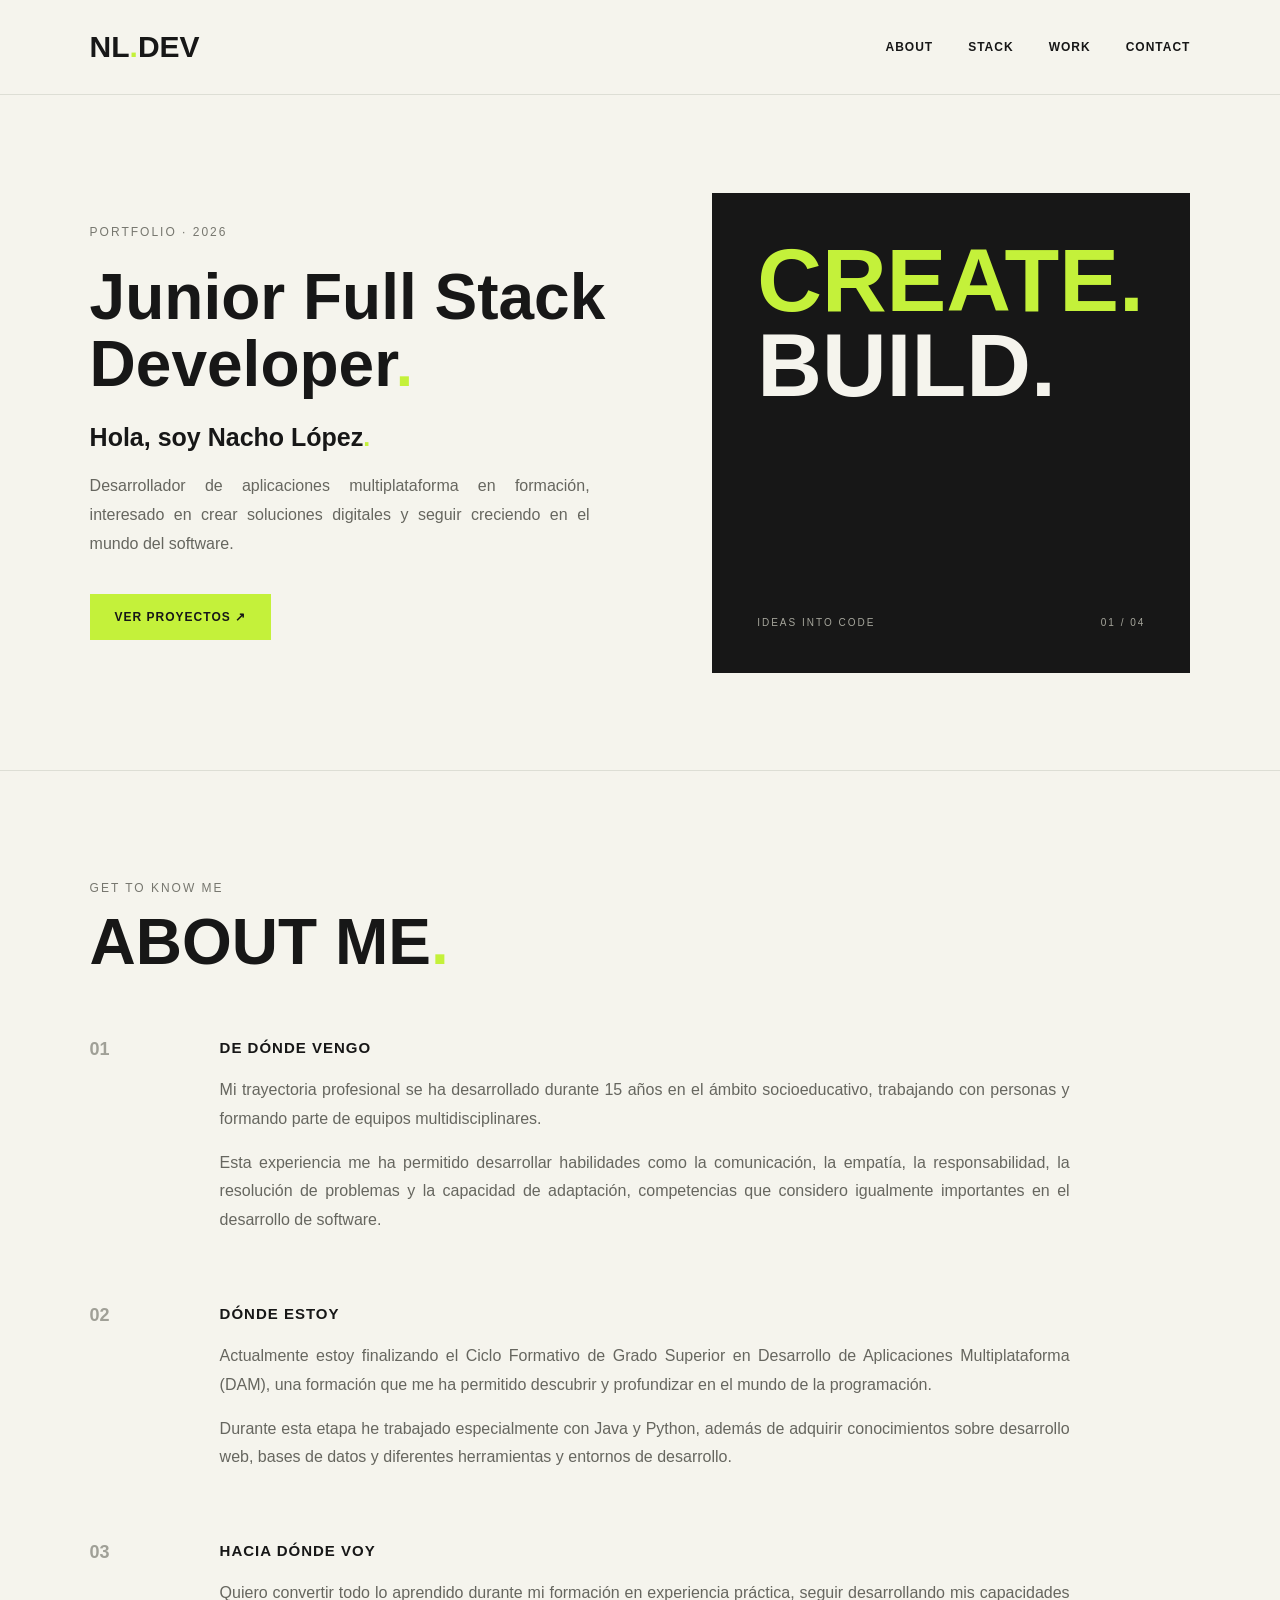
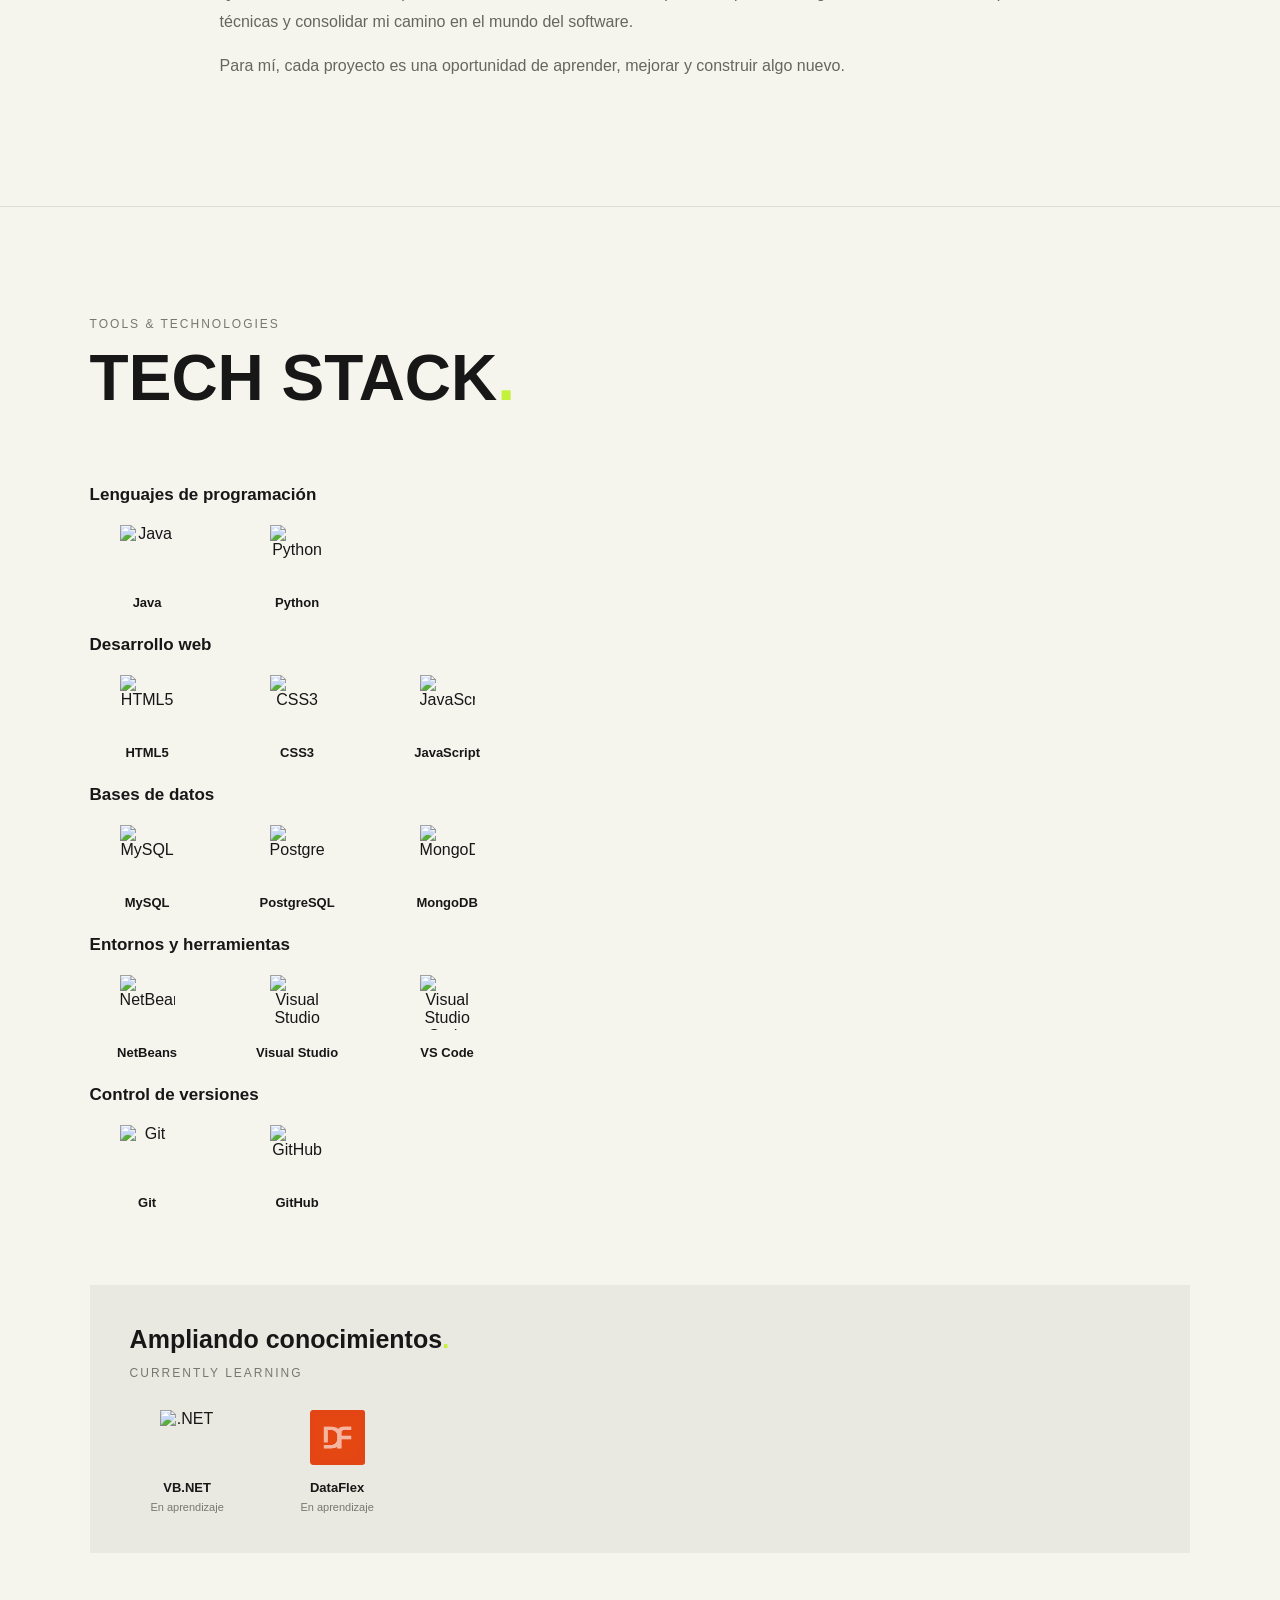
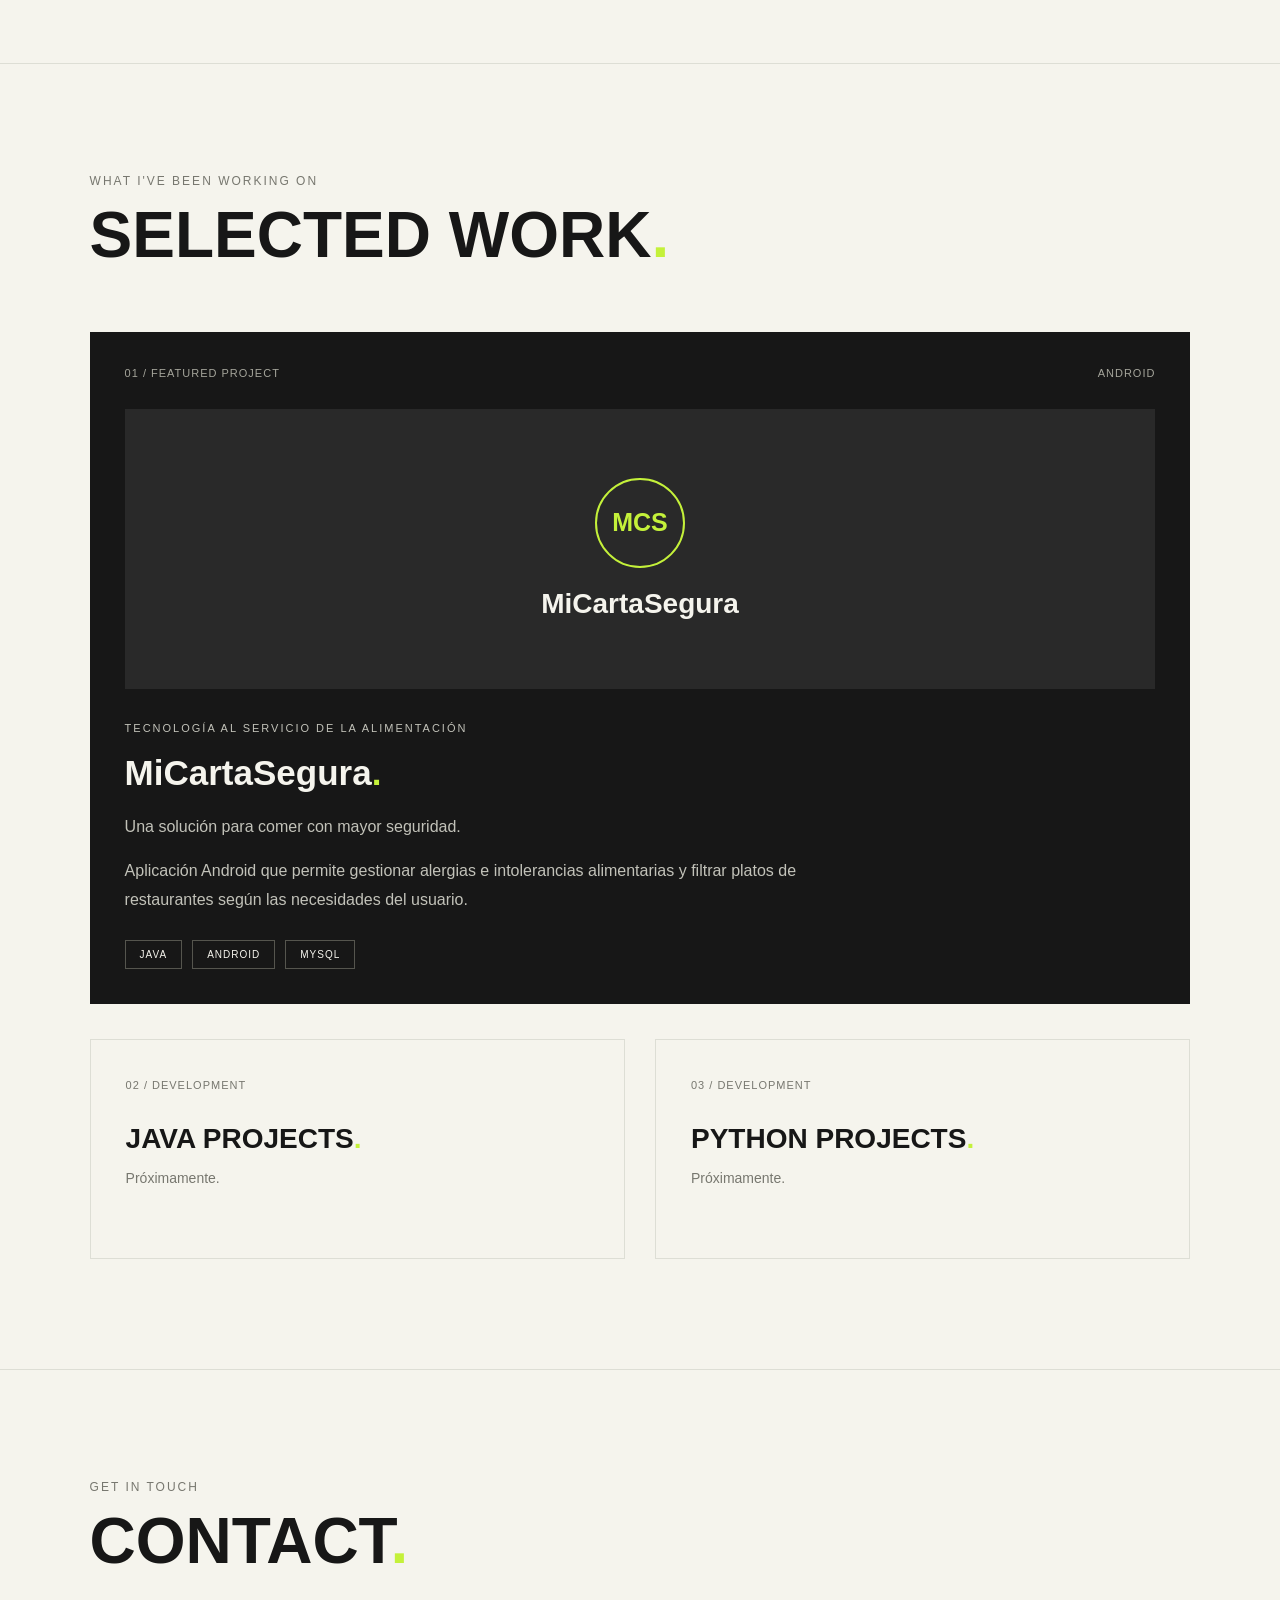
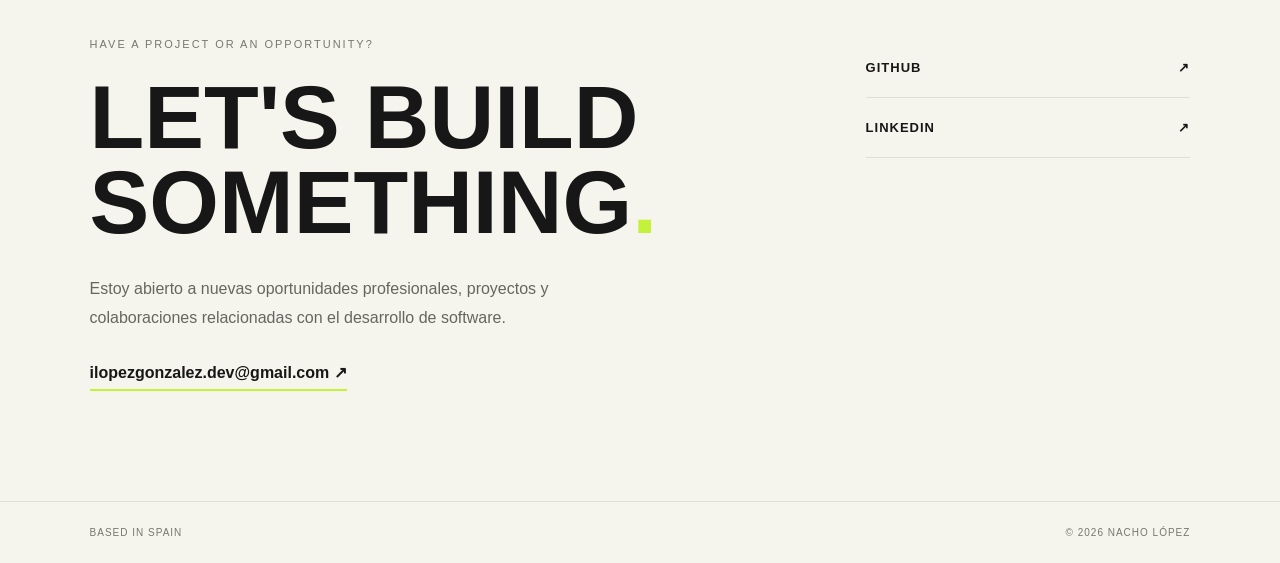
==== index.html @ eb169529 "Upload inicial portfolio" ====
<!DOCTYPE html>
<html lang="es">

<head>
    <meta charset="UTF-8">
    <meta name="viewport" content="width=device-width, initial-scale=1.0">

    <meta name="description"
        content="Portfolio profesional de Nacho López, desarrollador de software en formación con orientación Full Stack.">

    <meta name="author" content="Nacho López">

    <title>Nacho López | Junior Developer</title>

    <link rel="stylesheet" href="css/styles.css">
</head>

<body>

    <!-- HEADER -->
    <header class="header">

        <a href="#" class="logo">NL<span>.</span>DEV</a>

        <nav class="navigation">
            <a href="#about">ABOUT</a>
            <a href="#stack">STACK</a>
            <a href="#work">WORK</a>
            <a href="#contact">CONTACT</a>
        </nav>

    </header>


    <!-- HERO -->
    <main>

        <section class="hero">

            <div class="hero-content">

                <p class="hero-eyebrow">PORTFOLIO · 2026</p>

                <h1>
                    Junior Full Stack Developer<span>.</span>
                </h1>

                <h2>
                    Hola, soy Nacho López<span>.</span>
                </h2>

                <p class="hero-description" style="text-align: justify">
                    Desarrollador de aplicaciones multiplataforma en formación,
                    interesado en crear soluciones digitales y seguir creciendo
                    en el mundo del software.
                </p>

                <a href="#work" class="hero-button">
                    VER PROYECTOS ↗
                </a>

            </div>

            <div class="hero-visual">

                <div class="visual-content">
                    <p>CREATE<span>.</span></p>
                    <p>BUILD<span>.</span></p>
                </div>

                <div class="visual-footer">
                    <span>IDEAS INTO CODE</span>
                    <span>01 / 04</span>
                </div>

            </div>

        </section>


        <!-- ABOUT ME -->
        <section class="about" id="about">

            <div class="section-heading">
                <p>GET TO KNOW ME</p>
                <h2>ABOUT ME<span>.</span></h2>
            </div>

            <div class="about-content">

                <article class="about-item">

                    <h3>01</h3>

                    <div>
                        <h4>DE DÓNDE VENGO</h4>

                        <p style="text-align: justify;">
                            Mi trayectoria profesional se ha desarrollado
                            durante 15 años en el ámbito socioeducativo,
                            trabajando con personas y formando parte de
                            equipos multidisciplinares.
                        </p>

                        <p style="text-align: justify;">
                            Esta experiencia me ha permitido desarrollar
                            habilidades como la comunicación, la empatía,
                            la responsabilidad, la resolución de problemas
                            y la capacidad de adaptación, competencias que
                            considero igualmente importantes en el desarrollo
                            de software.
                        </p>
                    </div>

                </article>


                <article class="about-item">

                    <h3>02</h3>

                    <div>
                        <h4>DÓNDE ESTOY</h4>

                        <p style="text-align: justify;">
                            Actualmente estoy finalizando el Ciclo Formativo
                            de Grado Superior en Desarrollo de Aplicaciones
                            Multiplataforma (DAM), una formación que me ha
                            permitido descubrir y profundizar en el mundo
                            de la programación.
                        </p>

                        <p style="text-align: justify;">
                            Durante esta etapa he trabajado especialmente
                            con Java y Python, además de adquirir conocimientos
                            sobre desarrollo web, bases de datos y diferentes
                            herramientas y entornos de desarrollo.
                        </p>
                    </div>

                </article>


                <article class="about-item">

                    <h3>03</h3>

                    <div>
                        <h4>HACIA DÓNDE VOY</h4>

                        <p style="text-align: justify;">
                            Quiero convertir todo lo aprendido durante mi
                            formación en experiencia práctica, seguir
                            desarrollando mis capacidades técnicas y
                            consolidar mi camino en el mundo del software.
                        </p>

                        <p style="text-align: justify;">
                            Para mí, cada proyecto es una oportunidad de
                            aprender, mejorar y construir algo nuevo.
                        </p>
                    </div>

                </article>

            </div>

        </section>


        <!-- TECH STACK -->
        <section class="stack" id="stack">

            <div class="section-heading">
                <p>TOOLS & TECHNOLOGIES</p>
                <h2>TECH STACK<span>.</span></h2>
            </div>


            <!-- PROGRAMMING LANGUAGES -->
            <div class="tech-category">

                <h3>Lenguajes de programación</h3>

                <div class="tech-grid">

                    <div class="tech-item">
                        <img src="https://cdn.jsdelivr.net/gh/devicons/devicon@latest/icons/java/java-original.svg"
                            alt="Java">
                        <p>Java</p>
                    </div>

                    <div class="tech-item">
                        <img src="https://cdn.jsdelivr.net/gh/devicons/devicon@latest/icons/python/python-original.svg"
                            alt="Python">
                        <p>Python</p>
                    </div>

                </div>

            </div>


            <!-- WEB DEVELOPMENT -->
            <div class="tech-category">

                <h3>Desarrollo web</h3>

                <div class="tech-grid">

                    <div class="tech-item">
                        <img src="https://cdn.jsdelivr.net/gh/devicons/devicon@latest/icons/html5/html5-original.svg"
                            alt="HTML5">
                        <p>HTML5</p>
                    </div>

                    <div class="tech-item">
                        <img src="https://cdn.jsdelivr.net/gh/devicons/devicon@latest/icons/css3/css3-original.svg"
                            alt="CSS3">
                        <p>CSS3</p>
                    </div>

                    <div class="tech-item">
                        <img src="https://cdn.jsdelivr.net/gh/devicons/devicon@latest/icons/javascript/javascript-original.svg"
                            alt="JavaScript">
                        <p>JavaScript</p>
                    </div>

                </div>

            </div>


            <!-- DATABASES -->
            <div class="tech-category">

                <h3>Bases de datos</h3>

                <div class="tech-grid">

                    <div class="tech-item">
                        <img src="https://cdn.jsdelivr.net/gh/devicons/devicon@latest/icons/mysql/mysql-original.svg"
                            alt="MySQL">
                        <p>MySQL</p>
                    </div>

                    <div class="tech-item">
                        <img src="https://cdn.jsdelivr.net/gh/devicons/devicon@latest/icons/postgresql/postgresql-original.svg"
                            alt="PostgreSQL">
                        <p>PostgreSQL</p>
                    </div>

                    <div class="tech-item">
                        <img src="https://cdn.jsdelivr.net/gh/devicons/devicon@latest/icons/mongodb/mongodb-original.svg"
                            alt="MongoDB">
                        <p>MongoDB</p>
                    </div>

                </div>

            </div>


            <!-- DEVELOPMENT TOOLS -->
            <div class="tech-category">

                <h3>Entornos y herramientas</h3>

                <div class="tech-grid">

                    <div class="tech-item">
                        <img src="https://cdn.jsdelivr.net/gh/devicons/devicon@latest/icons/netbeans/netbeans-original.svg"
                            alt="NetBeans">
                        <p>NetBeans</p>
                    </div>

                    <div class="tech-item">
                        <img src="https://cdn.jsdelivr.net/gh/devicons/devicon@latest/icons/visualstudio/visualstudio-original.svg"
                            alt="Visual Studio">
                        <p>Visual Studio</p>
                    </div>

                    <div class="tech-item">
                        <img src="https://cdn.jsdelivr.net/gh/devicons/devicon@latest/icons/vscode/vscode-original.svg"
                            alt="Visual Studio Code">
                        <p>VS Code</p>
                    </div>

                </div>

            </div>


            <!-- VERSION CONTROL -->
            <div class="tech-category">

                <h3>Control de versiones</h3>

                <div class="tech-grid">

                    <div class="tech-item">
                        <img src="https://cdn.jsdelivr.net/gh/devicons/devicon@latest/icons/git/git-original.svg"
                            alt="Git">
                        <p>Git</p>
                    </div>

                    <div class="tech-item">
                        <img src="https://cdn.jsdelivr.net/gh/devicons/devicon@latest/icons/github/github-original.svg"
                            alt="GitHub">
                        <p>GitHub</p>
                    </div>

                </div>

            </div>


            <!-- CURRENTLY LEARNING -->
            <div class="learning-section">

                <div class="learning-heading">

                    <h3>Ampliando conocimientos<span>.</span></h3>

                    <p>CURRENTLY LEARNING</p>

                </div>

                <div class="tech-grid">

                    <div class="tech-item">

                        <img src="https://cdn.jsdelivr.net/gh/devicons/devicon@latest/icons/dotnetcore/dotnetcore-original.svg"
                            alt=".NET">

                        <p>VB.NET</p>
                        <span>En aprendizaje</span>

                    </div>

                    <div class="tech-item">

                        <img src="img/dataflex.png"
                            alt="DataFlex"
                            class="dataflex-icon">

                        <p>DataFlex</p>
                        <span>En aprendizaje</span>

                    </div>

                </div>

            </div>

        </section>


        <!-- SELECTED WORK -->
        <section class="work" id="work">

            <div class="section-heading">
                <p>WHAT I'VE BEEN WORKING ON</p>
                <h2>SELECTED WORK<span>.</span></h2>
            </div>


            <!-- FEATURED PROJECT -->
            <article class="featured-project">

                <div class="project-header">
                    <span>01 / FEATURED PROJECT</span>
                    <span>ANDROID</span>
                </div>

                <div class="project-visual">

                    <div class="project-logo">
                        <span>MCS</span>
                    </div>

                    <h3>MiCartaSegura</h3>

                </div>

                <div class="project-info">

                    <p class="project-tagline">
                        TECNOLOGÍA AL SERVICIO DE LA ALIMENTACIÓN
                    </p>

                    <h3>MiCartaSegura<span>.</span></h3>

                    <p>
                        Una solución para comer con mayor seguridad.
                    </p>

                    <p>
                        Aplicación Android que permite gestionar alergias
                        e intolerancias alimentarias y filtrar platos de
                        restaurantes según las necesidades del usuario.
                    </p>

                    <div class="project-technologies">
                        <span>JAVA</span>
                        <span>ANDROID</span>
                        <span>MYSQL</span>
                    </div>

                </div>

            </article>


            <!-- OTHER PROJECTS -->
            <div class="other-projects">

                <article class="project-card">

                    <span>02 / DEVELOPMENT</span>

                    <h3>JAVA PROJECTS<span>.</span></h3>

                    <p>Próximamente.</p>

                </article>


                <article class="project-card">

                    <span>03 / DEVELOPMENT</span>

                    <h3>PYTHON PROJECTS<span>.</span></h3>

                    <p>Próximamente.</p>

                </article>

            </div>

        </section>


        <!-- CONTACT -->
        <section class="contact" id="contact">

            <div class="section-heading">
                <p>GET IN TOUCH</p>
                <h2>CONTACT<span>.</span></h2>
            </div>

            <div class="contact-content">

                <div class="contact-message">

                    <p class="contact-eyebrow">
                        HAVE A PROJECT OR AN OPPORTUNITY?
                    </p>

                    <h3>
                        LET'S BUILD<br>
                        SOMETHING<span>.</span>
                    </h3>

                    <p>
                        Estoy abierto a nuevas oportunidades profesionales,
                        proyectos y colaboraciones relacionadas con el
                        desarrollo de software.
                    </p>

                    <a href="mailto:ilopezgonzalez.dev@gmail.com"
                        class="contact-email">
                        ilopezgonzalez.dev@gmail.com ↗
                    </a>

                </div>


                <div class="contact-links">

                    <a href="https://github.com/ilopezgonzalez"
                        target="_blank"
                        rel="noopener noreferrer"
                        class="contact-link">

                        <span>GITHUB</span>
                        <span>↗</span>

                    </a>


                    <a href="https://www.linkedin.com/in/ilopezgonzalezdev"
                        target="_blank"
                        rel="noopener noreferrer"
                        class="contact-link">

                        <span>LINKEDIN</span>
                        <span>↗</span>

                    </a>

                </div>

            </div>

        </section>

    </main>


    <!-- FOOTER -->
    <footer class="footer">

        <p>BASED IN SPAIN</p>

        <p>© 2026 NACHO LÓPEZ</p>

    </footer>


    <script src="js/script.js"></script>

</body>

</html>
---- css/styles.css ----
/* ==============================
   GENERAL
============================== */

* {
    margin: 0;
    padding: 0;
    box-sizing: border-box;
}

html {
    scroll-behavior: smooth;
}

body {
    background-color: #F5F4ED;
    color: #171717;
    font-family: Arial, sans-serif;
}


/* ==============================
   HEADER
============================== */

.header {
    display: flex;
    justify-content: space-between;
    align-items: center;
    padding: 30px 7%;
    border-bottom: 1px solid #DDDED5;
}

.logo {
    font-size: 30px;
    font-weight: bold;
    text-decoration: none;
    color: #171717;
}

.logo span {
    color: #C4F13A;
}

.navigation {
    display: flex;
    gap: 35px;
}

.navigation a {
    text-decoration: none;
    color: #171717;
    font-size: 12px;
    font-weight: bold;
    letter-spacing: 1px;
    transition: color 0.3s;
}

.navigation a:hover {
    color: #8AAE12;
}


/* ==============================
   HERO
============================== */

.hero {
    display: grid;
    grid-template-columns: 1fr 0.85fr;
    align-items: center;
    gap: 60px;
    min-height: 75vh;
    padding: 70px 7%;
}

.hero-eyebrow {
    font-size: 12px;
    letter-spacing: 2px;
    color: #77776F;
    margin-bottom: 25px;
}

.hero-content h1 {
    font-size: clamp(45px, 5vw, 75px);
    line-height: 1.05;
    margin-bottom: 25px;
    max-width: 650px;
}

.hero-content h1 span,
.hero-content h2 span {
    color: #C4F13A;
}

.hero-content h2 {
    font-size: 25px;
    margin-bottom: 20px;
}

.hero-description {
    color: #66665F;
    line-height: 1.8;
    max-width: 500px;
    margin-bottom: 35px;
}

.hero-button {
    display: inline-block;
    background-color: #C4F13A;
    color: #171717;
    text-decoration: none;
    padding: 16px 25px;
    font-size: 12px;
    font-weight: bold;
    letter-spacing: 1px;
    transition: background-color 0.3s;
}

.hero-button:hover {
    background-color: #A9D51F;
}

.hero-visual {
    background-color: #171717;
    min-height: 480px;
    padding: 45px;
    display: flex;
    flex-direction: column;
    justify-content: space-between;
}

.visual-content p {
    font-size: clamp(55px, 7vw, 100px);
    font-weight: bold;
    line-height: 0.95;
    color: #F5F4ED;
}

.visual-content p:first-child {
    color: #C4F13A;
}

.visual-footer {
    display: flex;
    justify-content: space-between;
    color: #A5A59B;
    font-size: 10px;
    letter-spacing: 2px;
}


/* ==============================
   SECTION HEADINGS
============================== */

.section-heading {
    margin-bottom: 65px;
}

.section-heading p {
    color: #77776F;
    font-size: 12px;
    letter-spacing: 2px;
    margin-bottom: 15px;
}

.section-heading h2 {
    font-size: clamp(40px, 5vw, 65px);
    line-height: 1;
}

.section-heading h2 span {
    color: #C4F13A;
}


/* ==============================
   ABOUT
============================== */

.about {
    padding: 110px 7%;
    border-top: 1px solid #DDDED5;
}

.about-content {
    display: flex;
    flex-direction: column;
    gap: 55px;
    max-width: 1000px;
}

.about-item {
    display: grid;
    grid-template-columns: 100px 1fr;
    gap: 30px;
}

.about-item > h3 {
    font-size: 18px;
    color: #A0A097;
}

.about-item h4 {
    font-size: 15px;
    letter-spacing: 1px;
    margin-bottom: 20px;
}

.about-item p {
    color: #66665F;
    line-height: 1.8;
    margin-bottom: 15px;
    text-align: justify;
    max-width: 850px;
}


/* ==============================
   TECH STACK
============================== */

.stack {
    padding: 110px 7%;
    border-top: 1px solid #DDDED5;
}

/* Categorías de tecnologías */

.tech-category {
    padding: 10px 0;
    margin-bottom: 5px;
}

.tech-category h3 {
    font-size: 17px;
    margin-bottom: 20px;
}

/* Distribución de iconos */

.tech-grid {
    display: flex;
    flex-wrap: wrap;
    gap: 35px;
}

.tech-item {
    width: 115px;
    display: flex;
    flex-direction: column;
    align-items: center;
    text-align: center;
    transition: transform 0.3s;
}

.tech-item:hover {
    transform: translateY(-5px);
}

.tech-item img {
    width: 55px;
    height: 55px;
    object-fit: contain;
    margin-bottom: 15px;
}

.tech-item p {
    font-size: 13px;
    font-weight: bold;
}

.tech-item span {
    font-size: 11px;
    color: #77776F;
    margin-top: 6px;
}

/* Currently Learning */

.learning-section {
    margin-top: 65px;
    padding: 40px;
    background-color: #EAE9E1;
}

.learning-heading {
    margin-bottom: 30px;
}

.learning-heading h3 {
    font-size: 25px;
    margin-bottom: 12px;
}

.learning-heading h3 span {
    color: #C4F13A;
}

.learning-heading p {
    color: #77776F;
    font-size: 12px;
    letter-spacing: 2px;
}

.dataflex-icon {
    width: 65px !important;
    height: 55px !important;
    object-fit: contain;
}


/* ==============================
   SELECTED WORK
============================== */

.work {
    padding: 110px 7%;
    border-top: 1px solid #DDDED5;
}

.featured-project {
    background-color: #171717;
    color: #F5F4ED;
    padding: 35px;
    margin-bottom: 35px;
}

.project-header {
    display: flex;
    justify-content: space-between;
    color: #A5A59B;
    font-size: 11px;
    letter-spacing: 1px;
}

.project-visual {
    background-color: #292929;
    min-height: 280px;
    margin: 30px 0;
    display: flex;
    flex-direction: column;
    align-items: center;
    justify-content: center;
    gap: 20px;
}

.project-logo {
    width: 90px;
    height: 90px;
    border: 2px solid #C4F13A;
    border-radius: 50%;
    display: flex;
    align-items: center;
    justify-content: center;
}

.project-logo span {
    color: #C4F13A;
    font-size: 25px;
    font-weight: bold;
}

.project-visual h3 {
    font-size: 28px;
}

.project-info {
    max-width: 750px;
}

.project-tagline {
    color: #A5A59B;
    font-size: 11px;
    letter-spacing: 2px;
    margin-bottom: 20px;
}

.project-info h3 {
    font-size: 35px;
    margin-bottom: 20px;
}

.project-info h3 span {
    color: #C4F13A;
}

.project-info p {
    color: #C2C2B9;
    line-height: 1.8;
    margin-bottom: 15px;
}

.project-technologies {
    display: flex;
    flex-wrap: wrap;
    gap: 10px;
    margin-top: 25px;
}

.project-technologies span {
    border: 1px solid #55554E;
    padding: 8px 14px;
    font-size: 10px;
    letter-spacing: 1px;
}

.other-projects {
    display: grid;
    grid-template-columns: 1fr 1fr;
    gap: 30px;
}

.project-card {
    border: 1px solid #DDDED5;
    padding: 35px;
    min-height: 220px;
}

.project-card > span {
    color: #77776F;
    font-size: 11px;
    letter-spacing: 1px;
}

.project-card h3 {
    font-size: 28px;
    margin: 30px 0 15px;
}

.project-card h3 span {
    color: #C4F13A;
}

.project-card p {
    color: #77776F;
    font-size: 14px;
}


/* ==============================
   CONTACT
============================== */

.contact {
    padding: 110px 7%;
    border-top: 1px solid #DDDED5;
}

.contact-content {
    display: grid;
    grid-template-columns: 1.5fr 0.7fr;
    gap: 80px;
}

.contact-eyebrow {
    color: #77776F;
    font-size: 11px;
    letter-spacing: 2px;
    margin-bottom: 25px;
}

.contact-message h3 {
    font-size: clamp(55px, 7vw, 90px);
    line-height: 0.95;
    margin-bottom: 30px;
}

.contact-message h3 span {
    color: #C4F13A;
}

.contact-message > p:not(.contact-eyebrow) {
    color: #66665F;
    line-height: 1.8;
    max-width: 550px;
    margin-bottom: 30px;
}

.contact-email {
    display: inline-block;
    color: #171717;
    font-weight: bold;
    text-decoration: none;
    border-bottom: 2px solid #C4F13A;
    padding-bottom: 7px;
}

.contact-links {
    display: flex;
    flex-direction: column;
}

.contact-link {
    display: flex;
    justify-content: space-between;
    padding: 22px 0;
    border-bottom: 1px solid #DDDED5;
    color: #171717;
    text-decoration: none;
    font-size: 13px;
    font-weight: bold;
    letter-spacing: 1px;
    transition: color 0.3s;
}

.contact-link:hover {
    color: #8AAE12;
}


/* ==============================
   FOOTER
============================== */

.footer {
    display: flex;
    justify-content: space-between;
    padding: 25px 7%;
    border-top: 1px solid #DDDED5;
    color: #77776F;
    font-size: 10px;
    letter-spacing: 1px;
}


/* ==============================
   RESPONSIVE - TABLETS AND MOBILES
============================== */

@media (max-width: 768px) {

    /* Header */

    .header {
        flex-direction: column;
        gap: 25px;
    }

    .navigation {
        flex-wrap: wrap;
        justify-content: center;
        gap: 20px;
    }


    /* Hero */

    .hero {
        grid-template-columns: 1fr;
        padding: 60px 7%;
        gap: 45px;
    }

    .hero-visual {
        min-height: 350px;
    }


    /* General sections */

    .about,
    .stack,
    .work,
    .contact {
        padding: 75px 7%;
    }


    /* About */

    .about-item {
        grid-template-columns: 1fr;
        gap: 15px;
    }


    /* Tech Stack */

    .tech-category {
        padding: 25px 0;
        margin-bottom: 20px;
    }

    .tech-grid {
        gap: 25px;
    }

    .tech-item {
        width: 90px;
    }

    .learning-section {
        padding: 25px;
        margin-top: 45px;
    }


    /* Projects */

    .other-projects {
        grid-template-columns: 1fr;
    }


    /* Contact */

    .contact-content {
        grid-template-columns: 1fr;
        gap: 45px;
    }


    /* Footer */

    .footer {
        flex-wrap: wrap;
        gap: 15px;
    }

}


/* ==============================
   RESPONSIVE - SMALL MOBILES
============================== */

@media (max-width: 480px) {

    .hero-content h1 {
        font-size: 43px;
    }

    .hero-content h2 {
        font-size: 22px;
    }

    .hero-visual {
        min-height: 280px;
        padding: 30px;
    }

    .visual-content p {
        font-size: 55px;
    }

    .section-heading {
        margin-bottom: 45px;
    }

    .tech-grid {
        gap: 25px 15px;
    }

    .tech-item {
        width: 80px;
    }

    .featured-project {
        padding: 20px;
    }

    .project-info h3 {
        font-size: 29px;
    }

    .contact-message h3 {
        font-size: 52px;
    }

    .contact-email {
        font-size: 14px;
    }

}
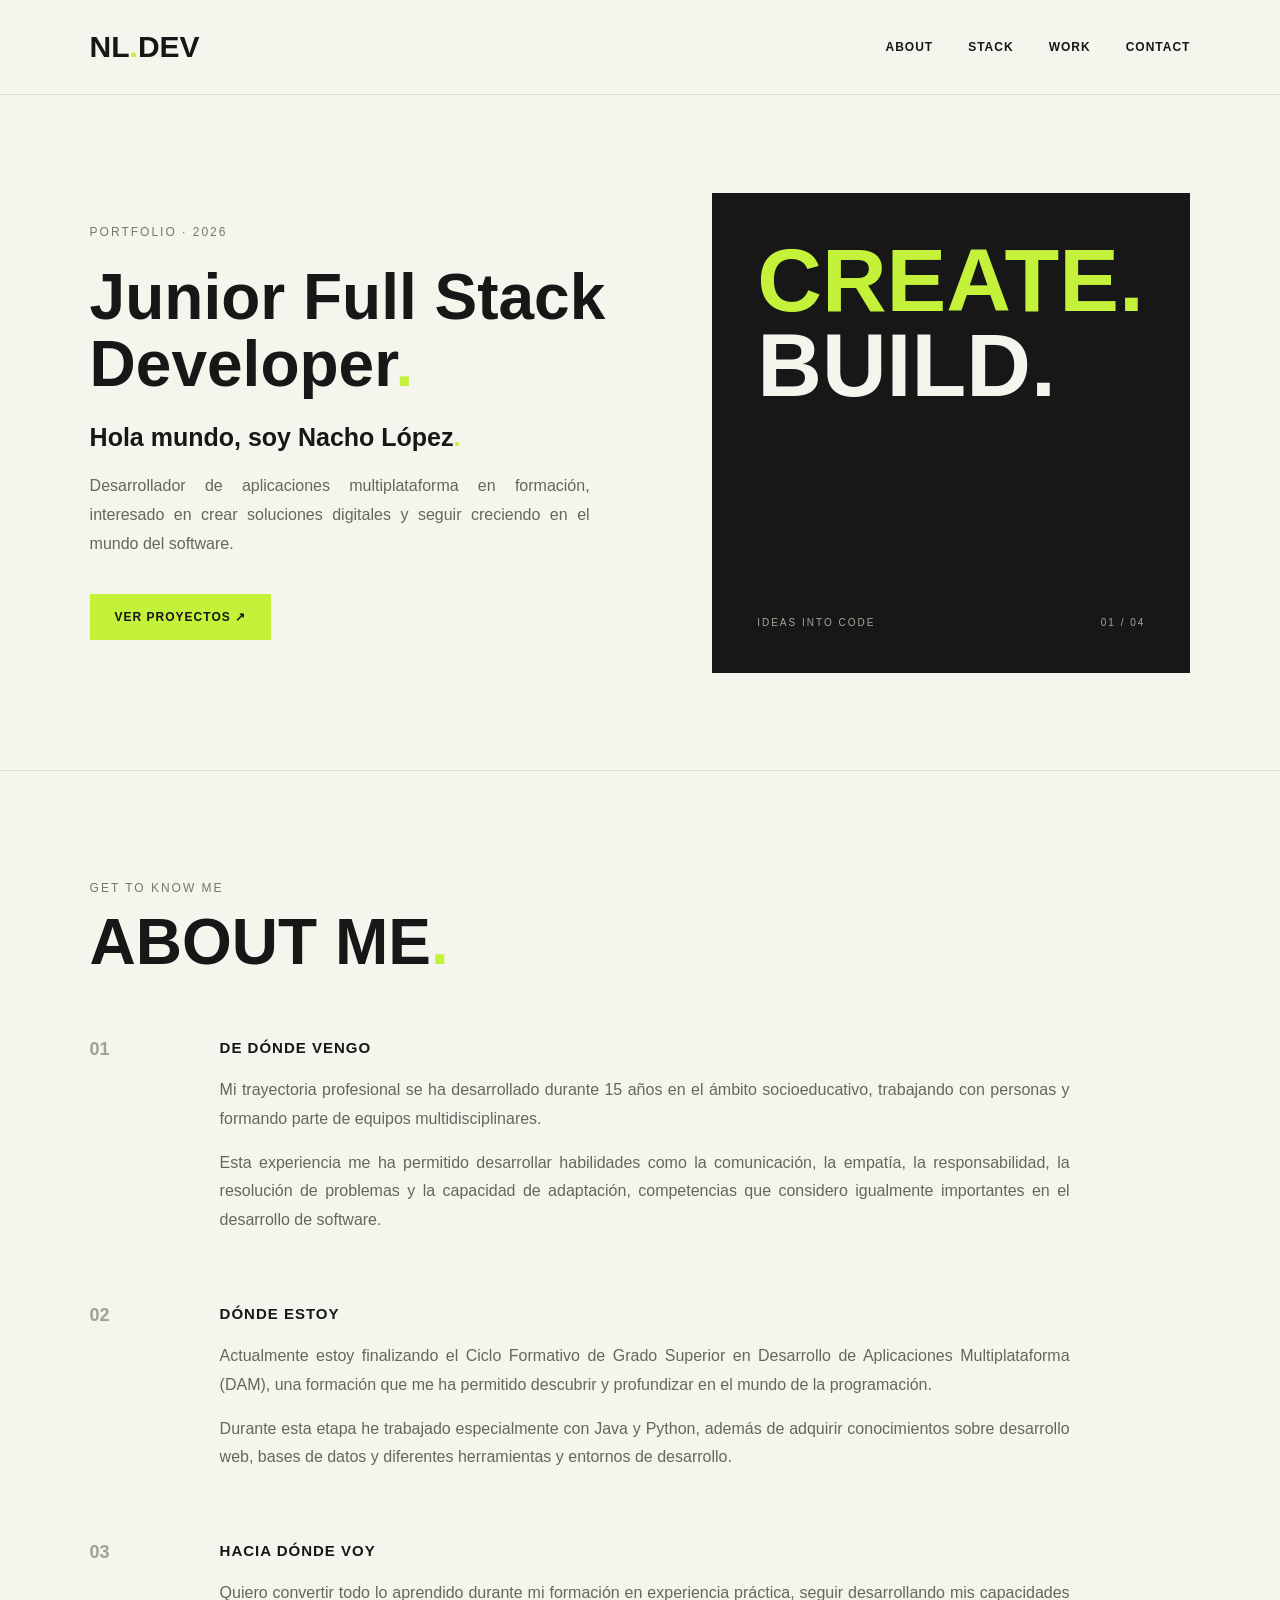
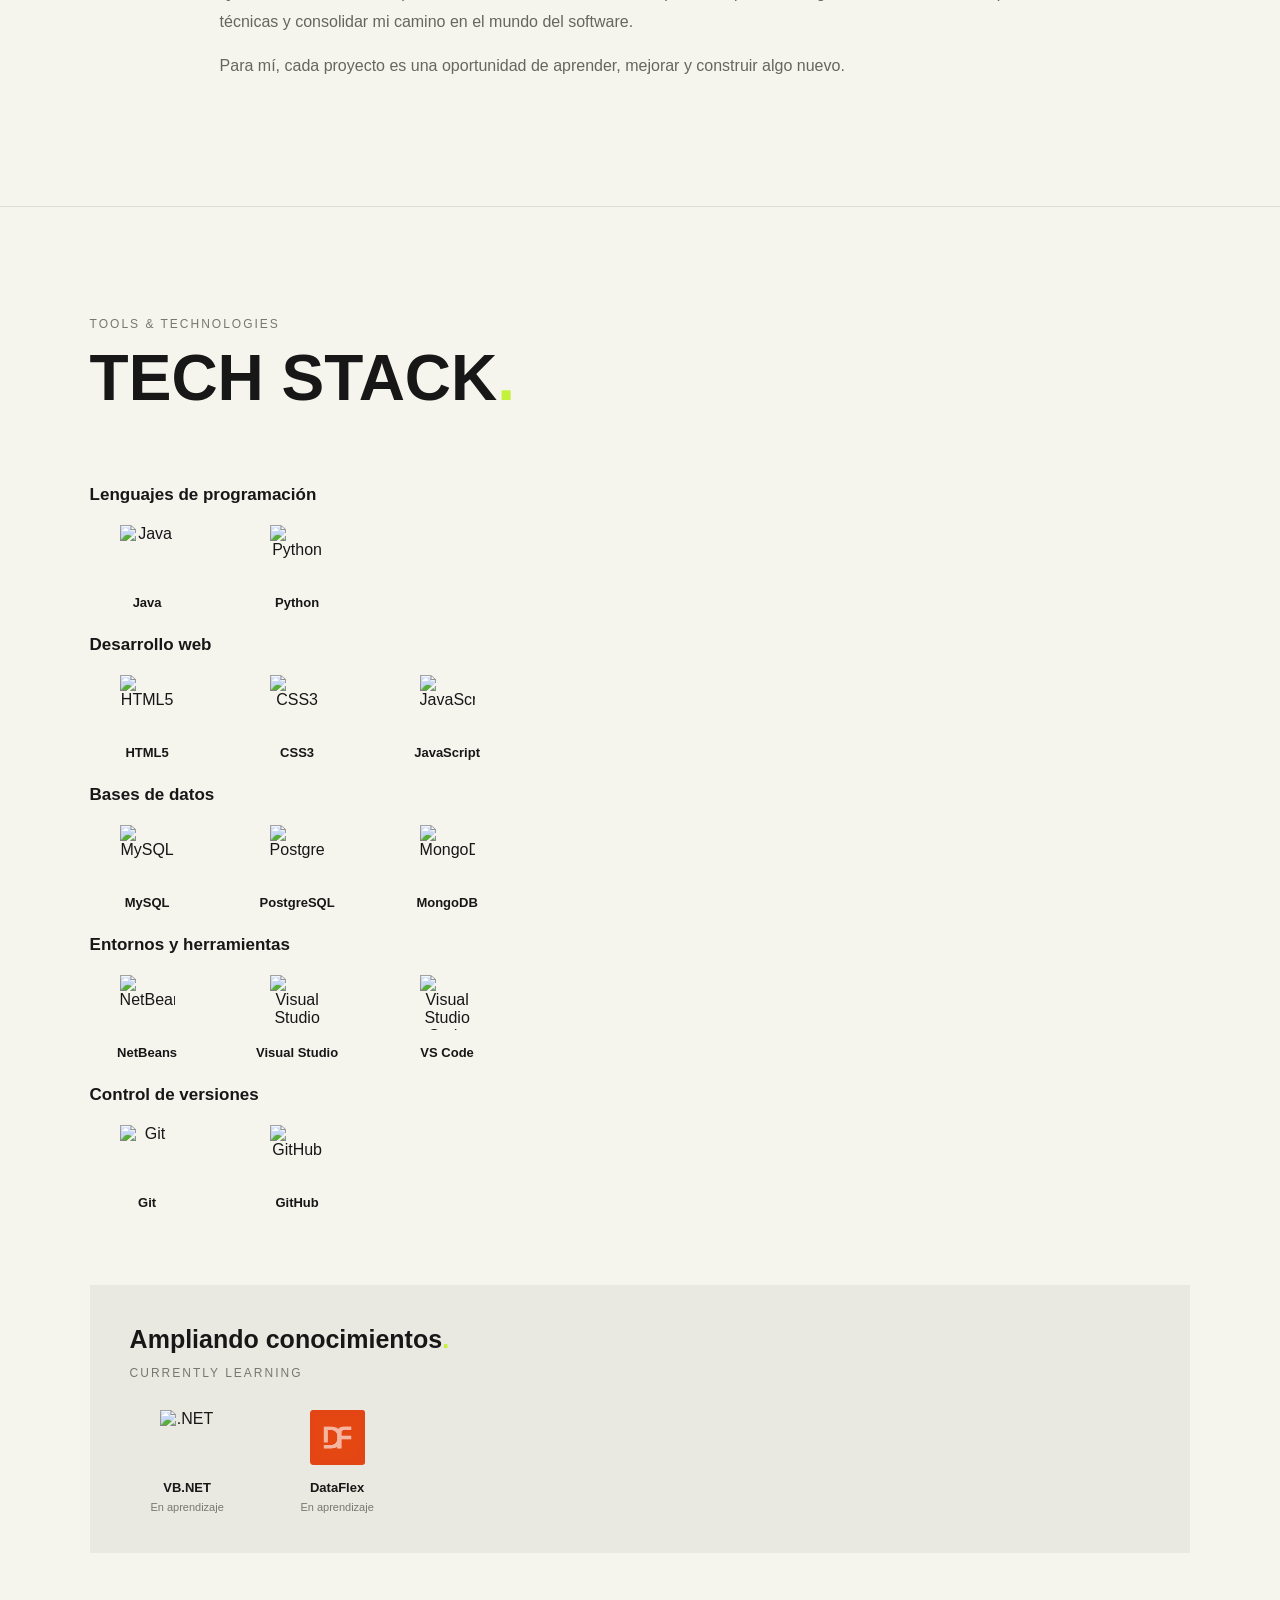
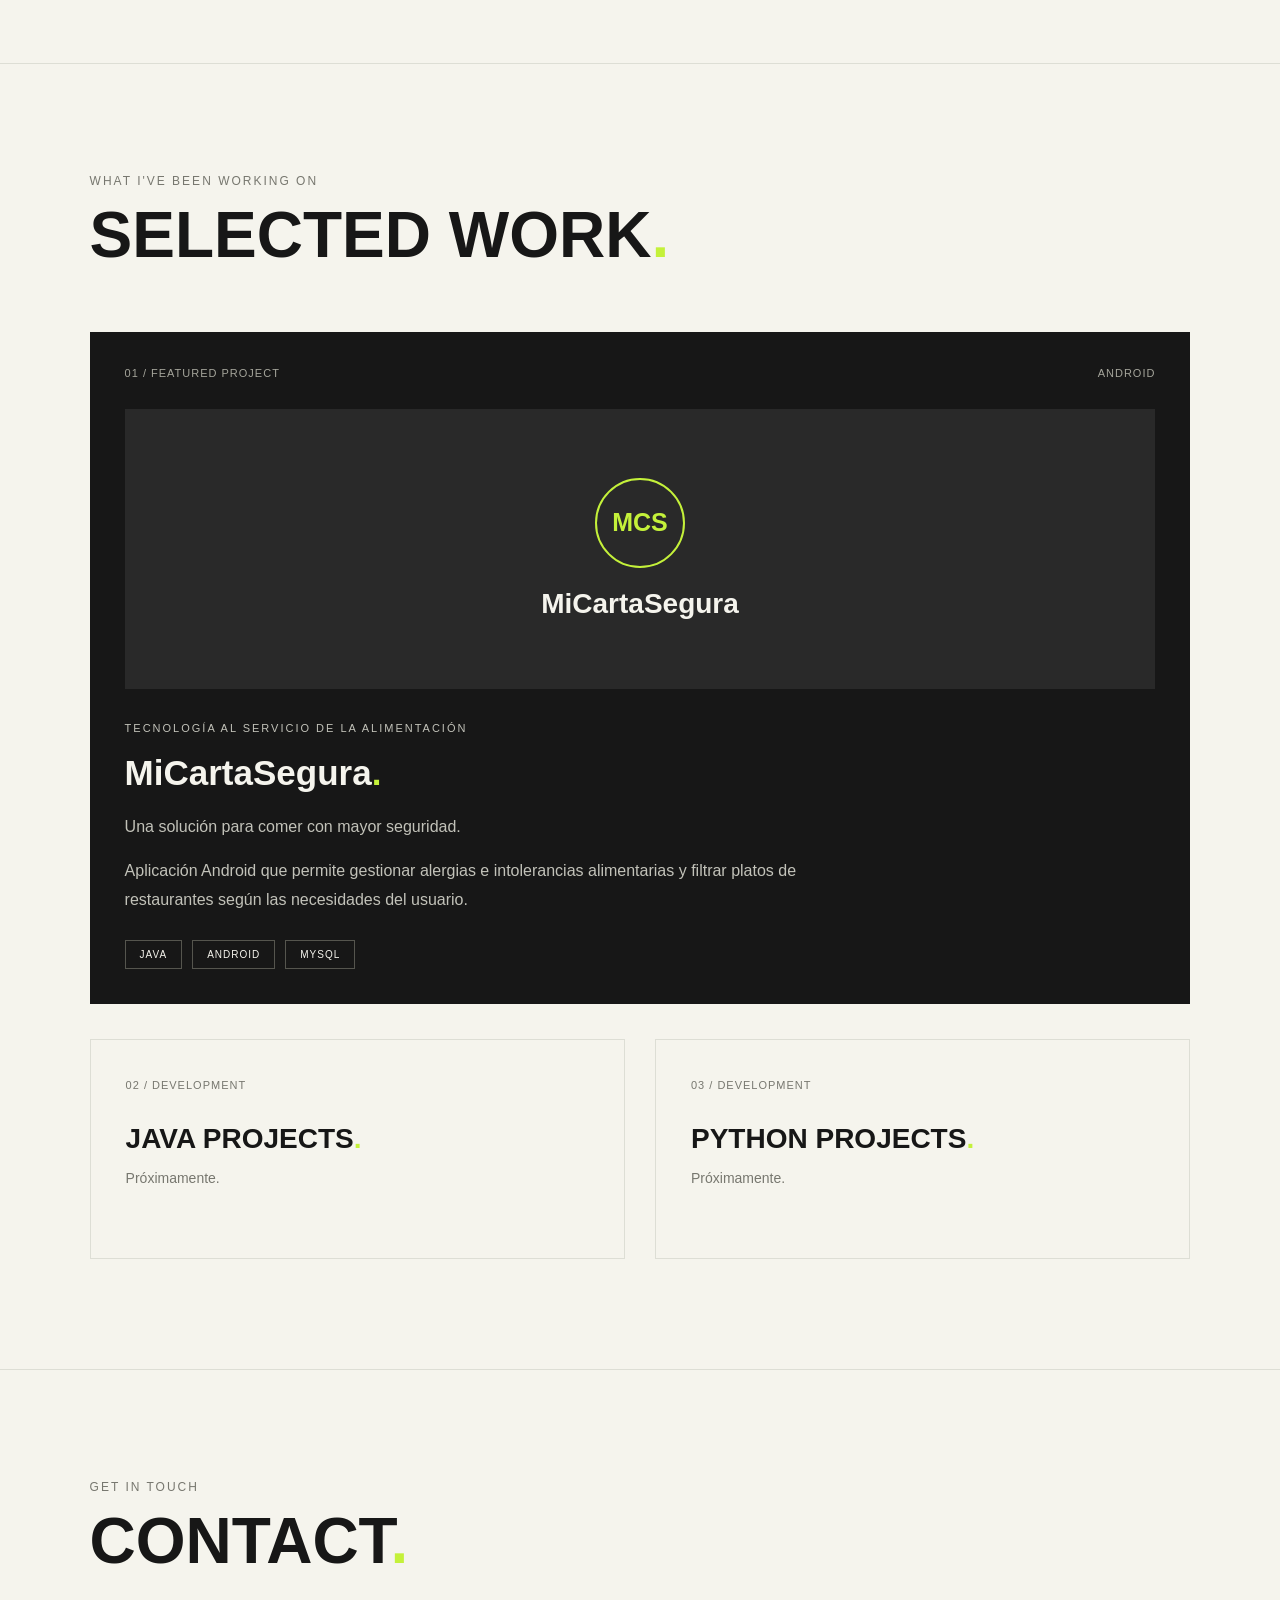
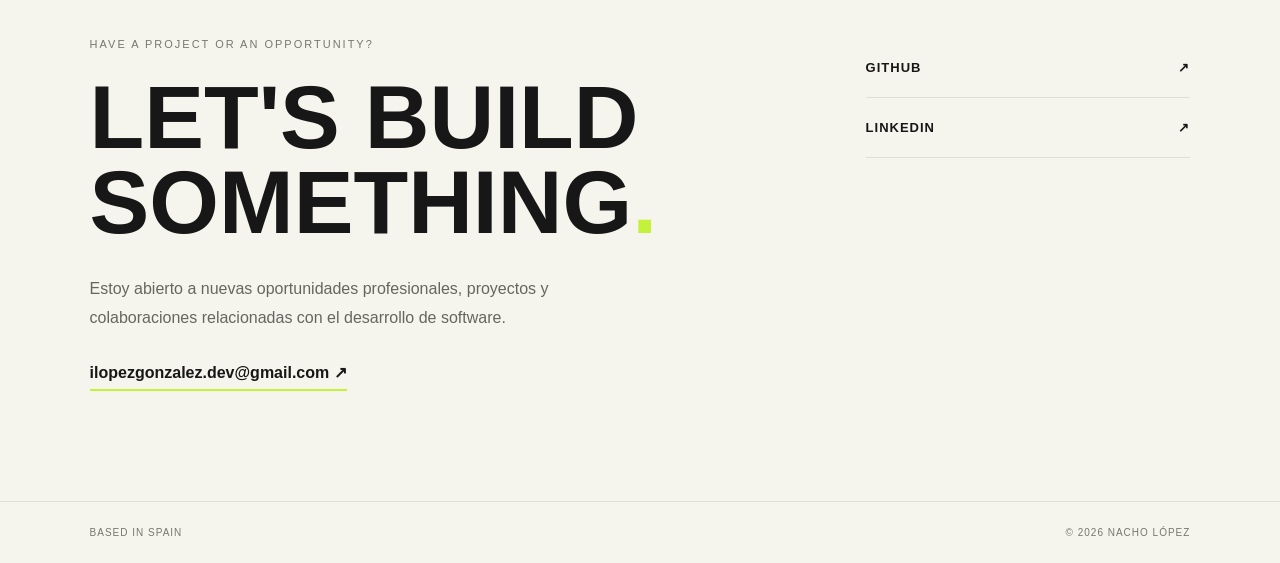
==== commit eb0c1cd7: "Update index.html" ====
--- a/index.html
+++ b/index.html
@@ -47,7 +47,7 @@
                 </h1>
 
                 <h2>
-                    Hola, soy Nacho López<span>.</span>
+                    Hola mundo, soy Nacho López<span>.</span>
                 </h2>
 
                 <p class="hero-description" style="text-align: justify">
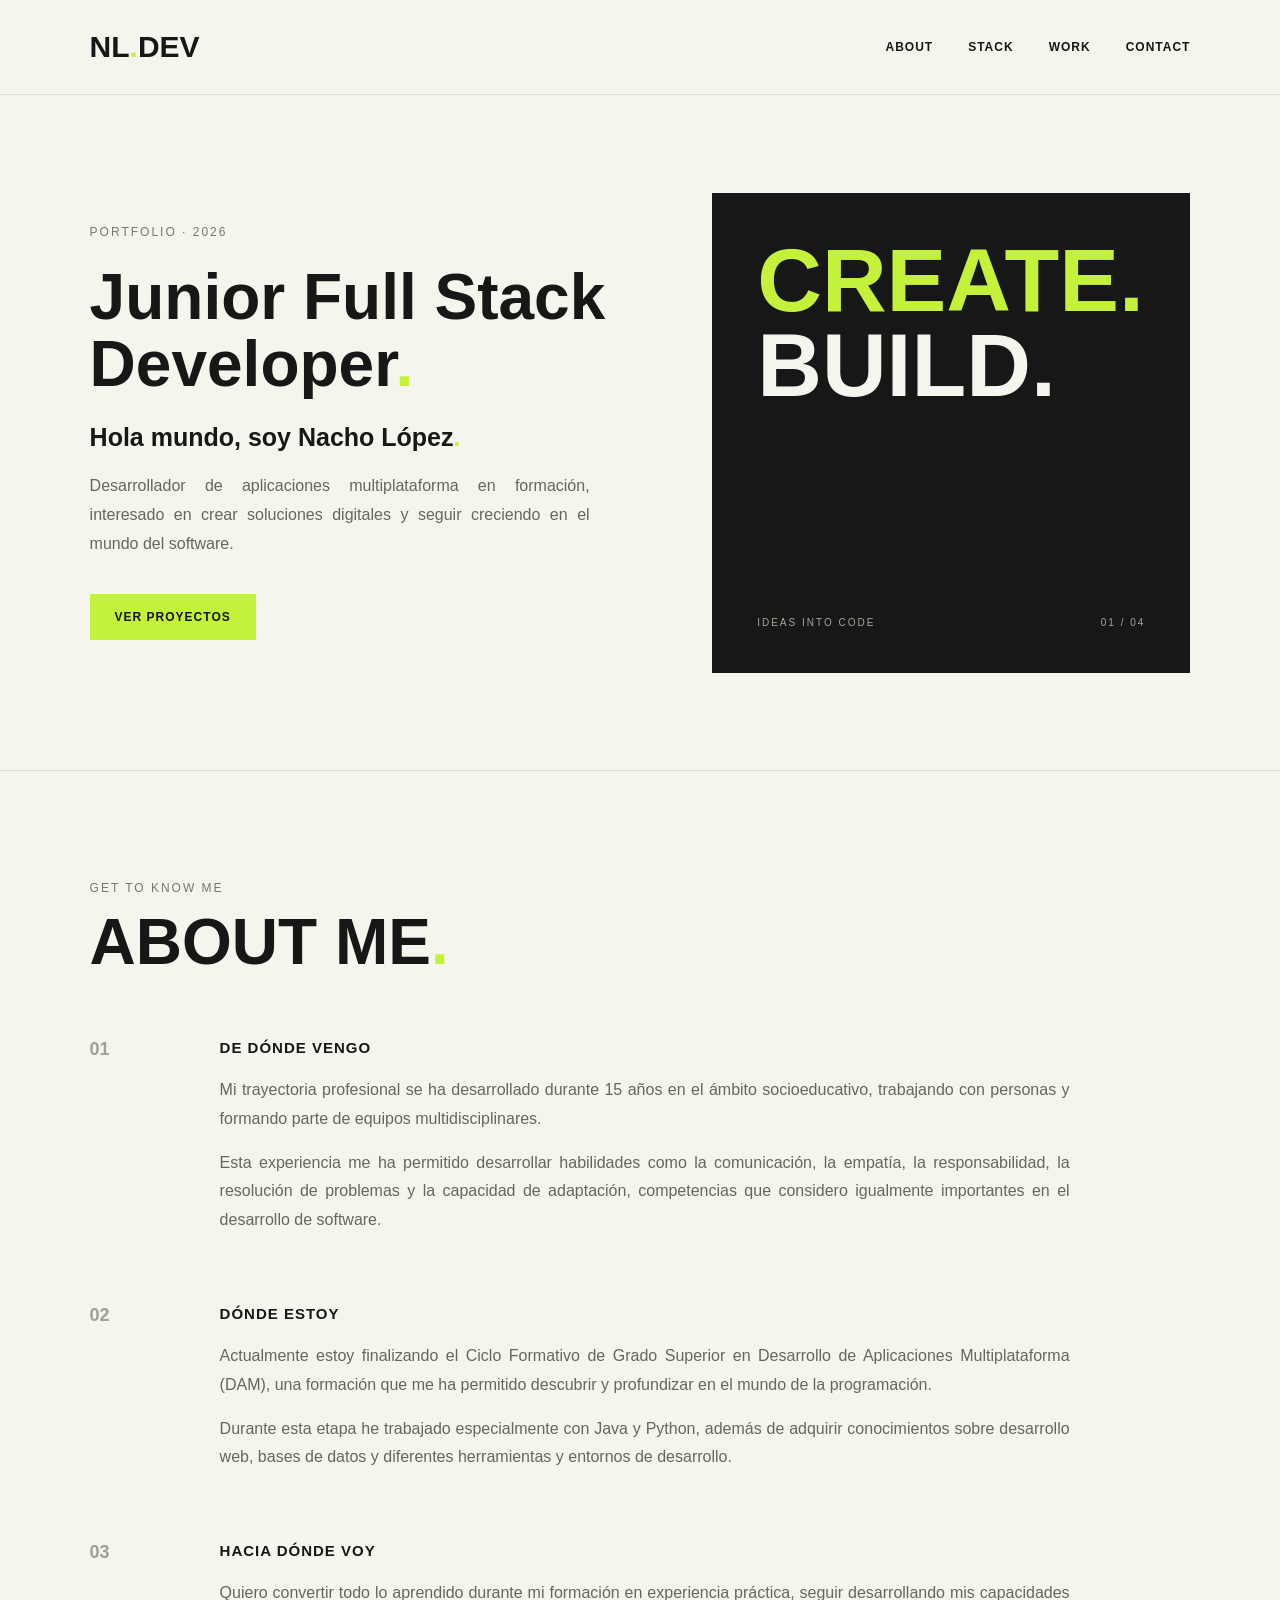
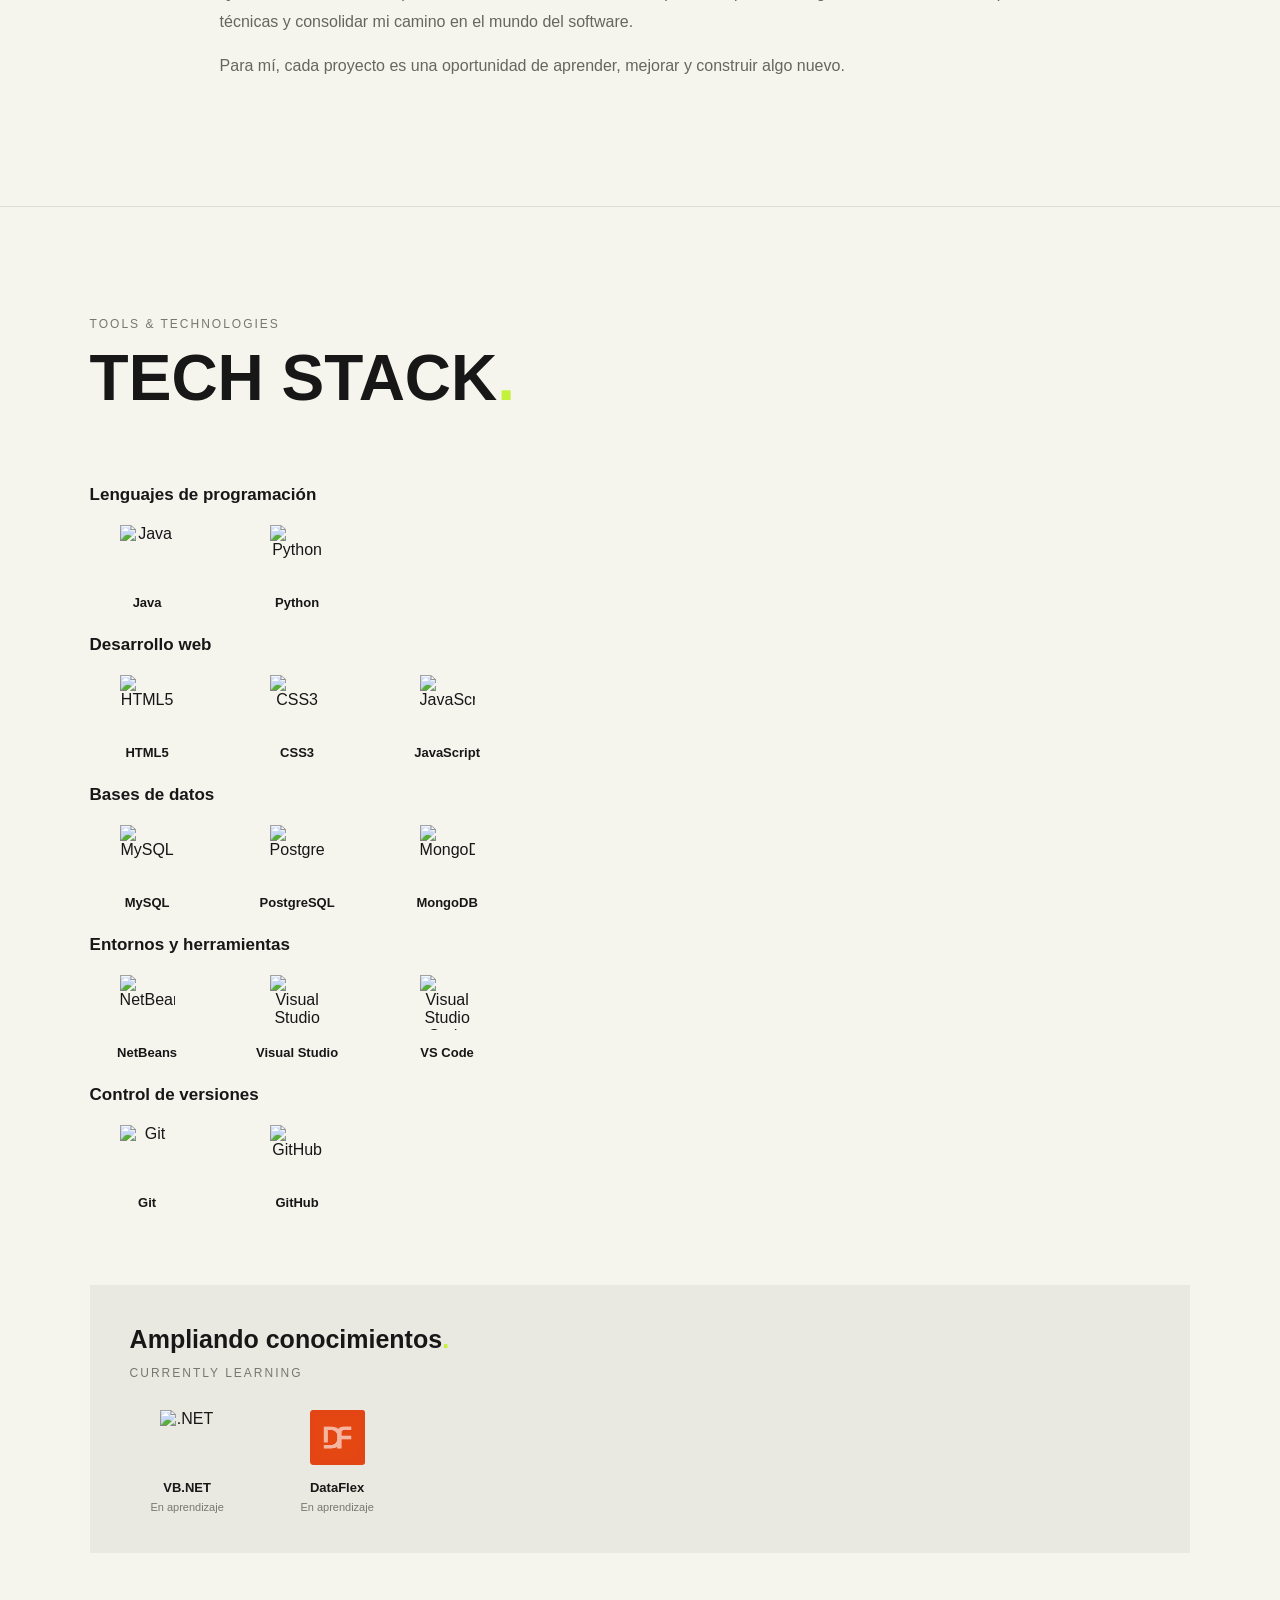
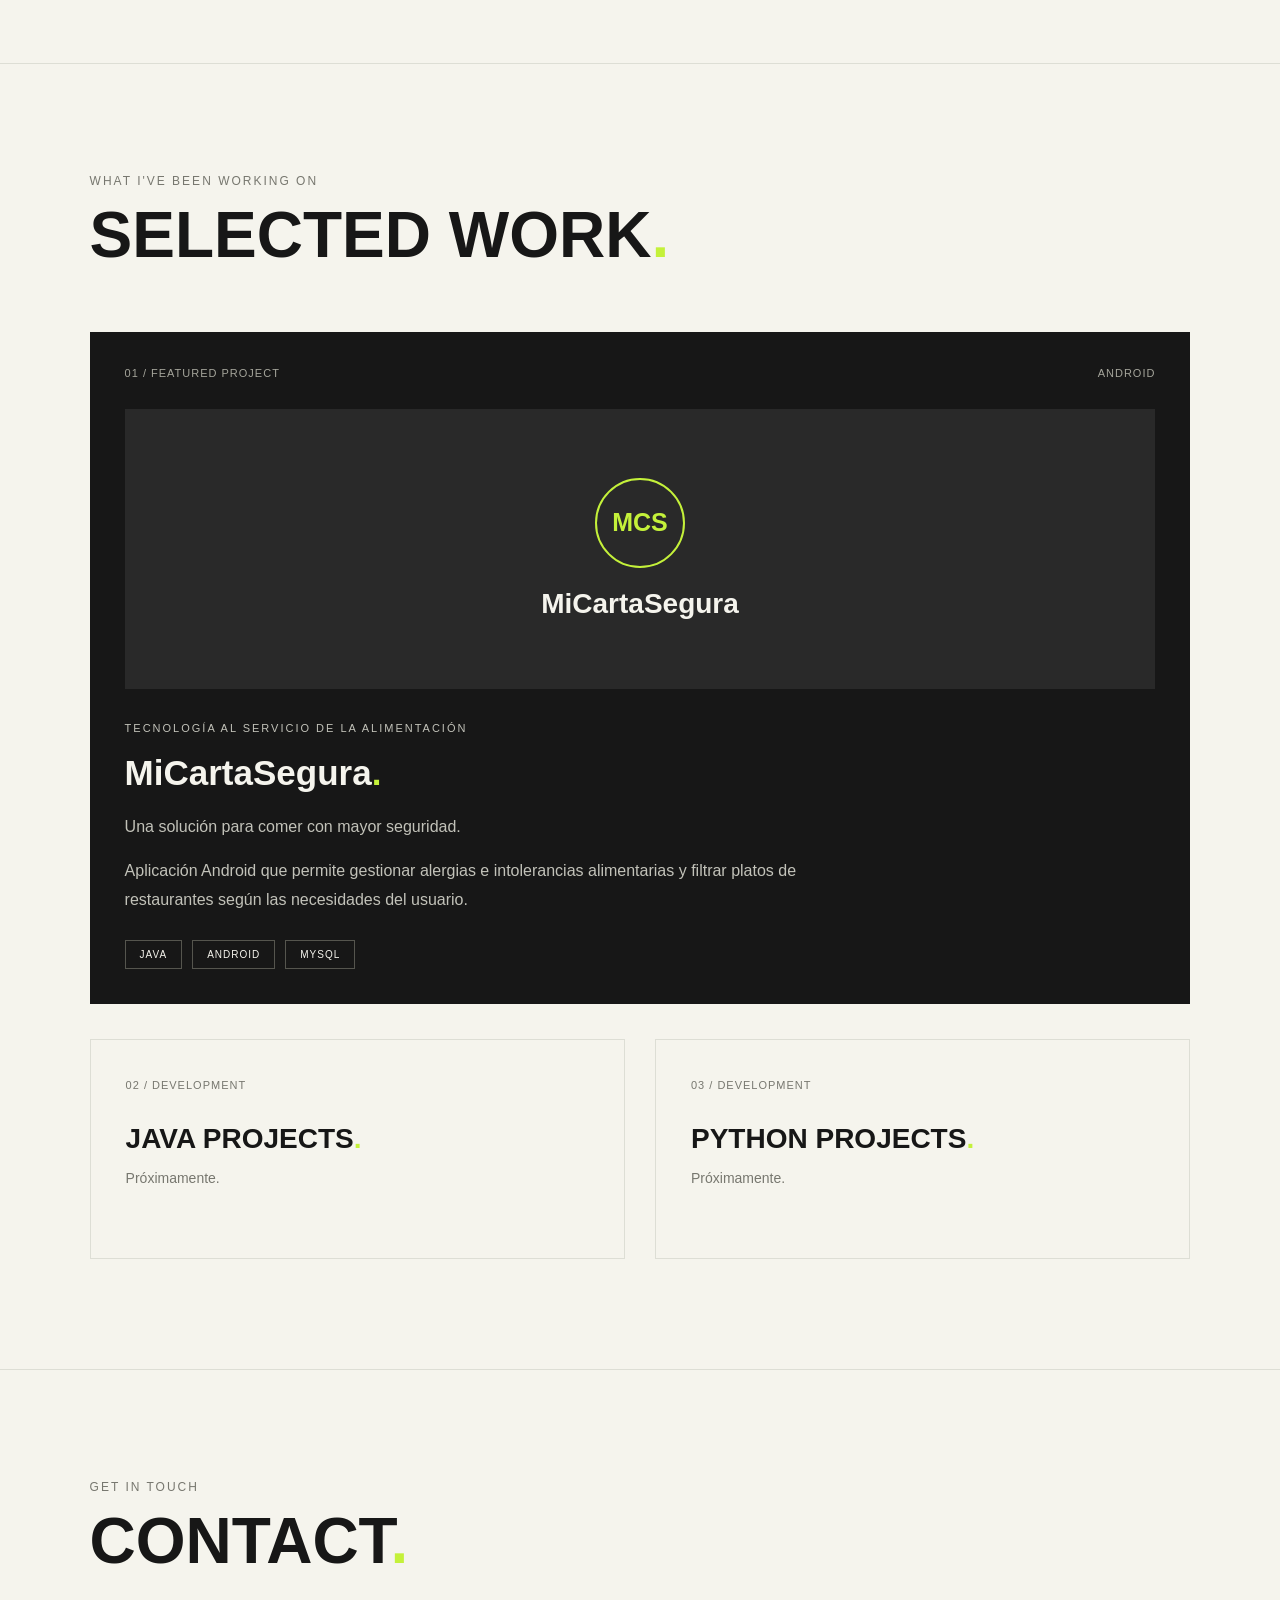
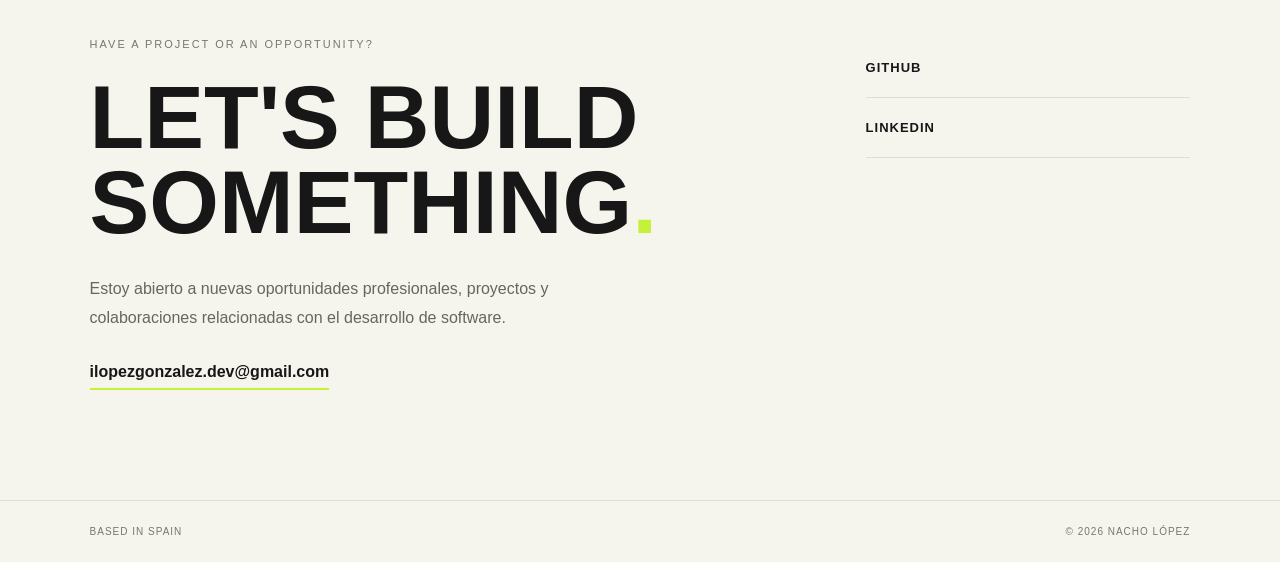
==== commit b5cbc8ac: "Update index.html" ====
--- a/index.html
+++ b/index.html
@@ -57,7 +57,7 @@
                 </p>
 
                 <a href="#work" class="hero-button">
-                    VER PROYECTOS ↗
+                    VER PROYECTOS
                 </a>
 
             </div>
@@ -471,7 +471,7 @@
 
                     <a href="mailto:ilopezgonzalez.dev@gmail.com"
                         class="contact-email">
-                        ilopezgonzalez.dev@gmail.com ↗
+                        ilopezgonzalez.dev@gmail.com
                     </a>
 
                 </div>
@@ -485,7 +485,7 @@
                         class="contact-link">
 
                         <span>GITHUB</span>
-                        <span>↗</span>
+                        
 
                     </a>
 
@@ -496,7 +496,7 @@
                         class="contact-link">
 
                         <span>LINKEDIN</span>
-                        <span>↗</span>
+                        
 
                     </a>
 
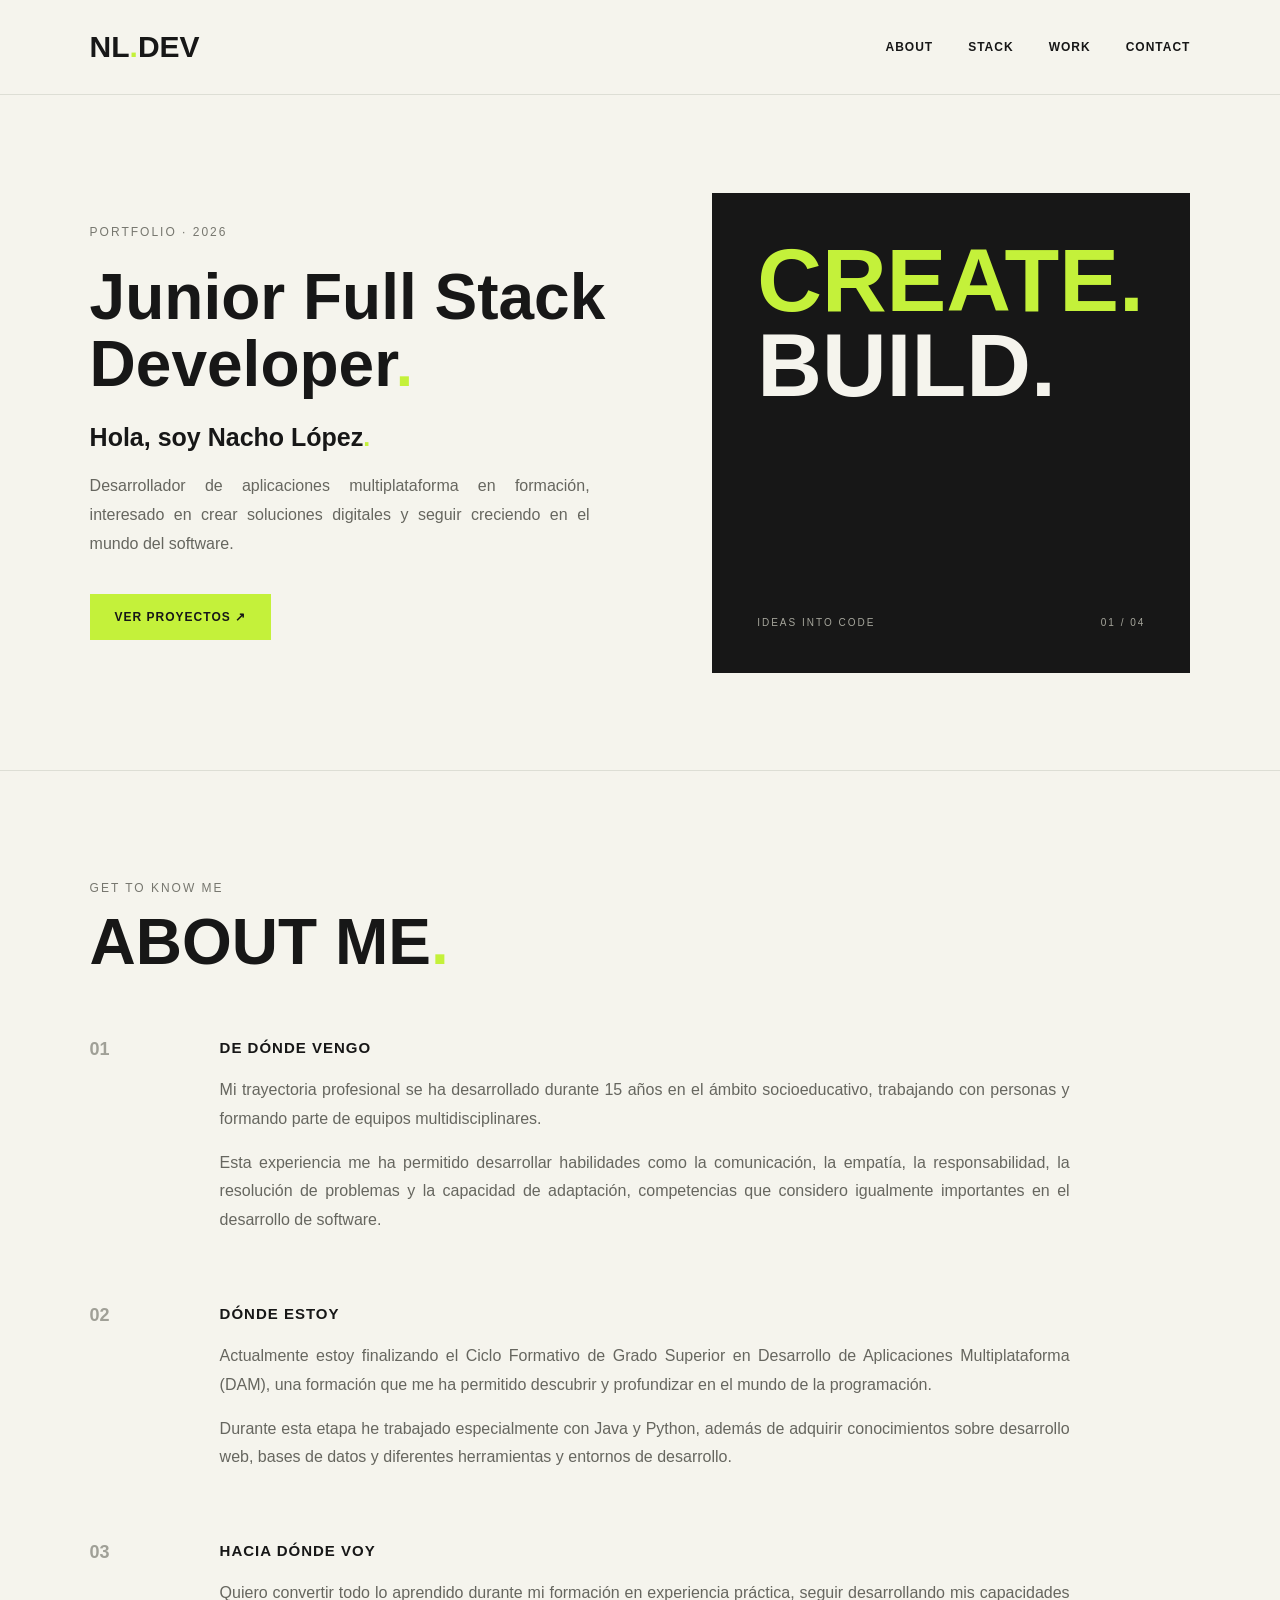
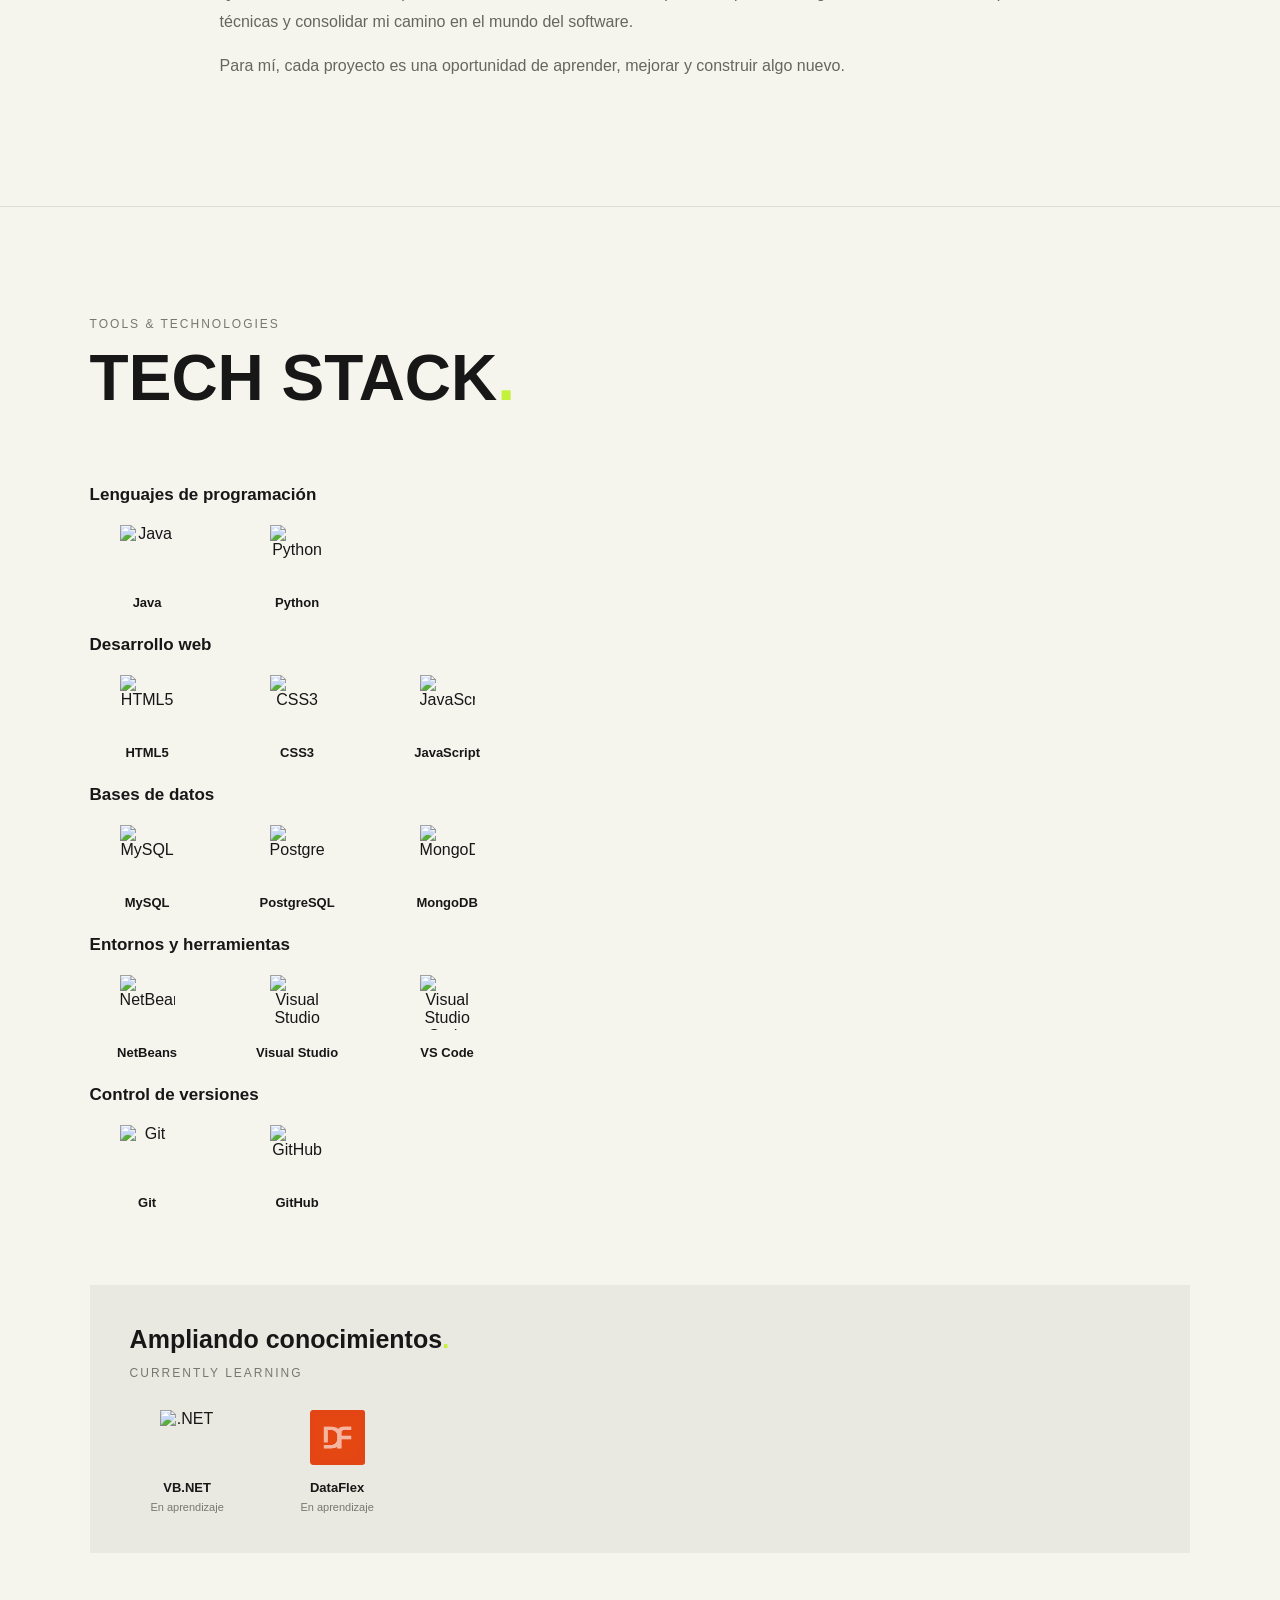
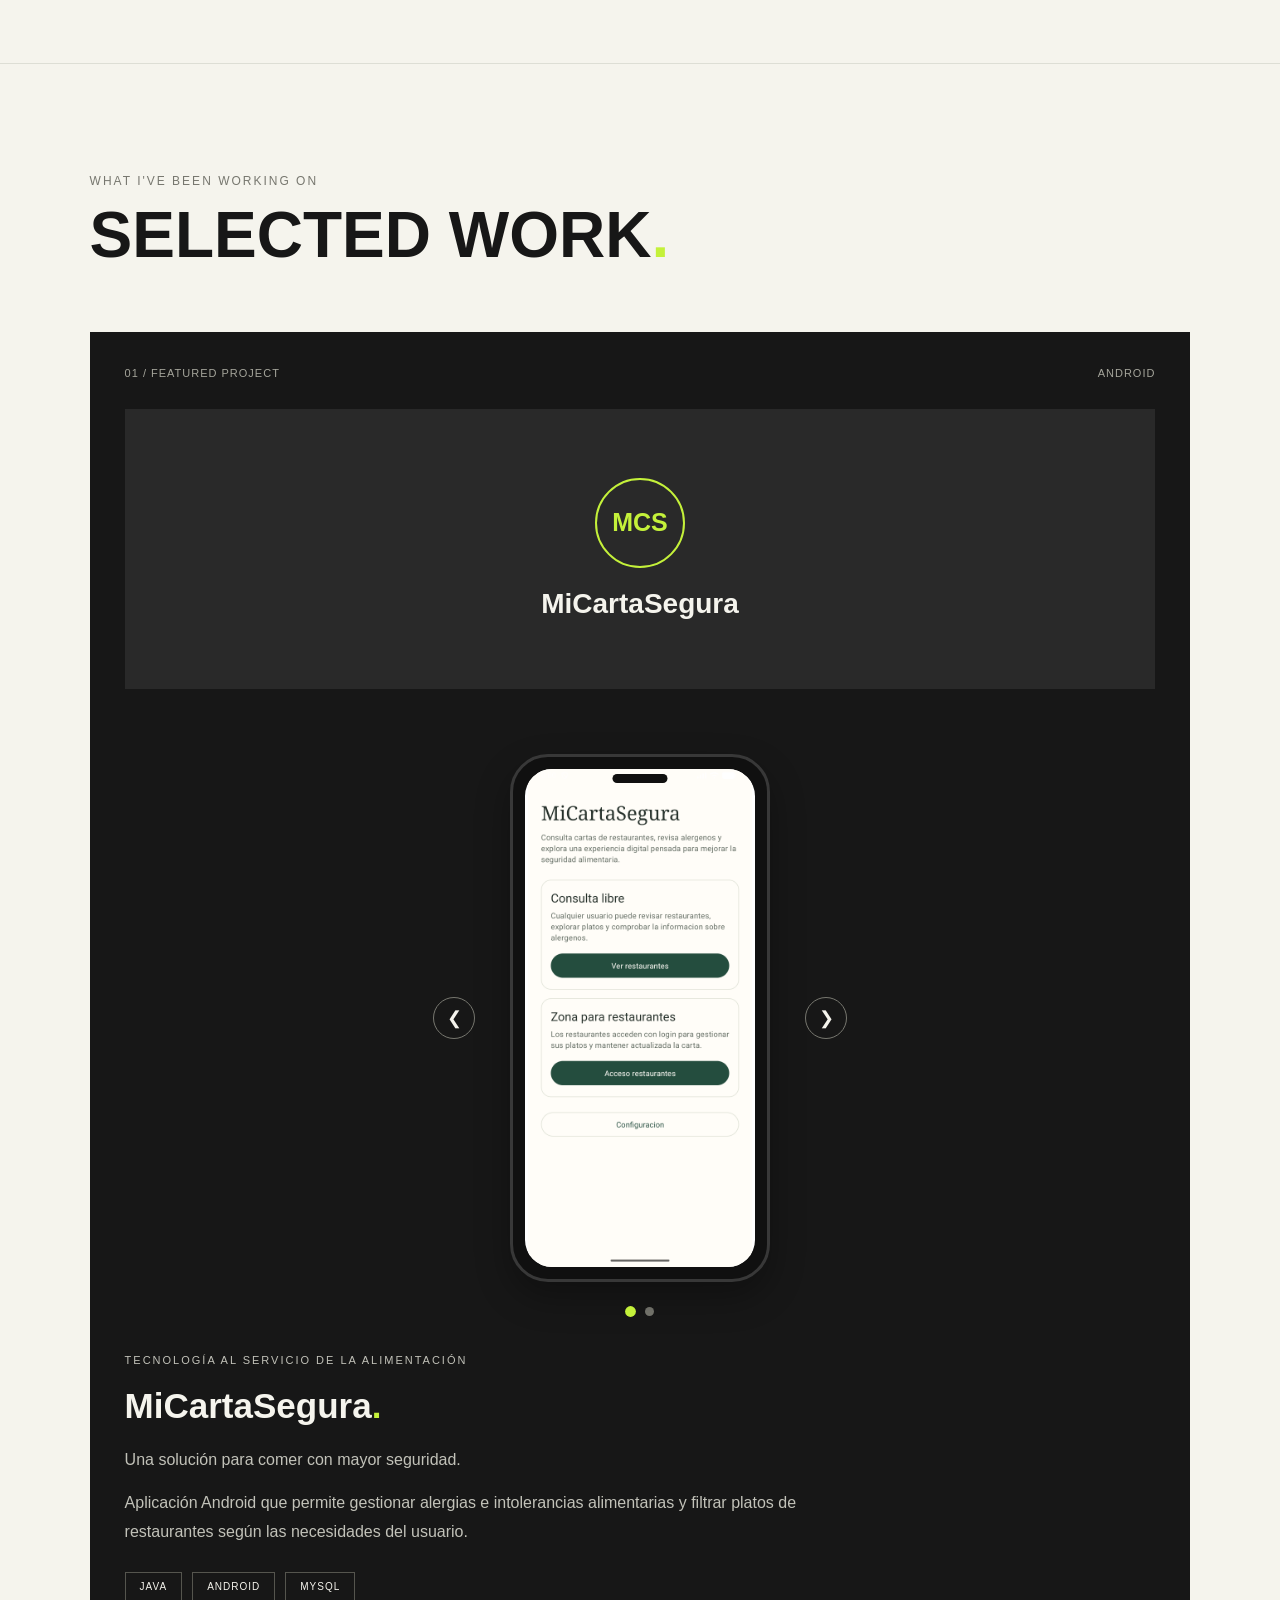
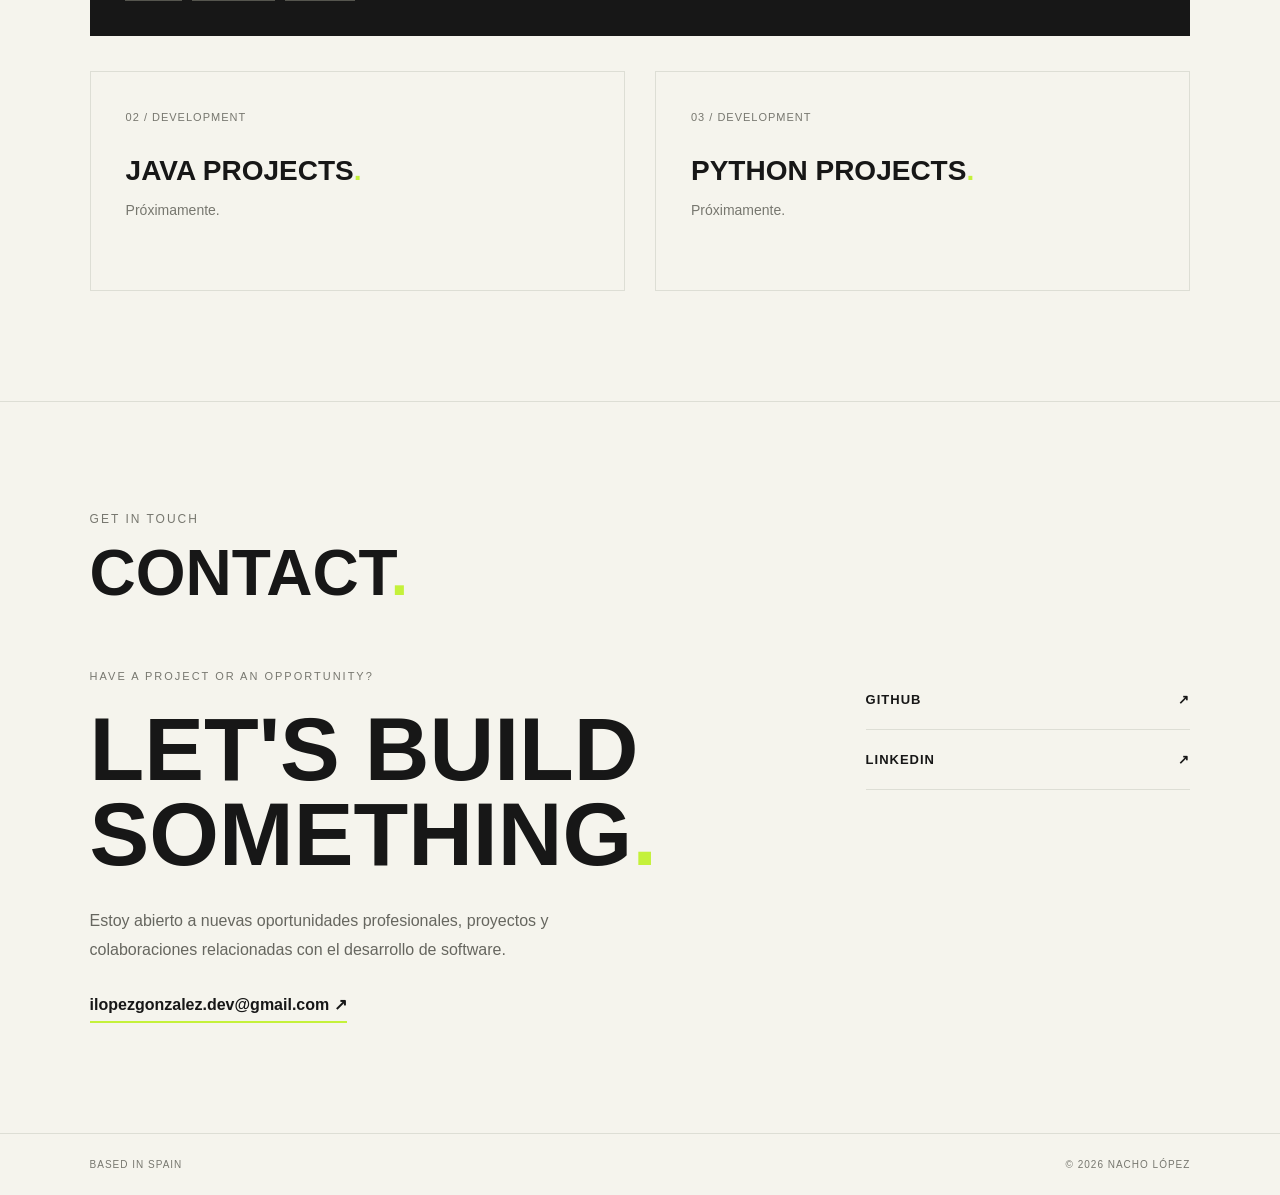
==== commit 588c3b14: "Añadir carrusel de MiCartaSegura al portfolio" ====
--- a/index.html
+++ b/index.html
@@ -47,7 +47,7 @@
                 </h1>
 
                 <h2>
-                    Hola mundo, soy Nacho López<span>.</span>
+                    Hola, soy Nacho López<span>.</span>
                 </h2>
 
                 <p class="hero-description" style="text-align: justify">
@@ -57,7 +57,7 @@
                 </p>
 
                 <a href="#work" class="hero-button">
-                    VER PROYECTOS
+                    VER PROYECTOS ↗
                 </a>
 
             </div>
@@ -384,6 +384,57 @@
 
                 </div>
 
+
+                <!-- APP SCREENSHOTS CAROUSEL -->
+                <div class="app-carousel">
+
+                    <button class="carousel-arrow carousel-prev"
+                        type="button"
+                        aria-label="Captura anterior">
+                        &#10094;
+                    </button>
+
+                    <div class="phone-frame">
+
+                        <div class="phone-camera"></div>
+
+                        <div class="phone-screen">
+
+                            <img src="img/micartasegura/pantalla-principal.png"
+                                alt="Pantalla principal de MiCartaSegura"
+                                class="carousel-image active">
+
+                            <img src="img/micartasegura/acceso-restaurantes.png"
+                                alt="Acceso a restaurantes en MiCartaSegura"
+                                class="carousel-image">
+
+                        </div>
+
+                    </div>
+
+                    <button class="carousel-arrow carousel-next"
+                        type="button"
+                        aria-label="Captura siguiente">
+                        &#10095;
+                    </button>
+
+                </div>
+
+
+                <!-- CAROUSEL INDICATORS -->
+                <div class="carousel-indicators">
+
+                    <button class="carousel-dot active"
+                        type="button"
+                        aria-label="Mostrar primera captura"></button>
+
+                    <button class="carousel-dot"
+                        type="button"
+                        aria-label="Mostrar segunda captura"></button>
+
+                </div>
+
+
                 <div class="project-info">
 
                     <p class="project-tagline">
@@ -471,7 +522,7 @@
 
                     <a href="mailto:ilopezgonzalez.dev@gmail.com"
                         class="contact-email">
-                        ilopezgonzalez.dev@gmail.com
+                        ilopezgonzalez.dev@gmail.com ↗
                     </a>
 
                 </div>
@@ -485,7 +536,7 @@
                         class="contact-link">
 
                         <span>GITHUB</span>
-                        
+                        <span>↗</span>
 
                     </a>
 
@@ -496,7 +547,7 @@
                         class="contact-link">
 
                         <span>LINKEDIN</span>
-                        
+                        <span>↗</span>
 
                     </a>
 
--- a/css/styles.css
+++ b/css/styles.css
@@ -367,6 +367,136 @@
     font-size: 28px;
 }
 
+
+/* ==============================
+   MICARTASEGURA CAROUSEL
+============================== */
+
+.app-carousel {
+    display: flex;
+    align-items: center;
+    justify-content: center;
+    gap: 35px;
+    padding: 35px 0 15px;
+}
+
+/* Smartphone frame */
+
+.phone-frame {
+    position: relative;
+    width: 260px;
+    padding: 12px;
+    background-color: #101010;
+    border: 3px solid #383838;
+    border-radius: 38px;
+    box-shadow: 0 15px 35px rgba(0, 0, 0, 0.3);
+}
+
+/* Smartphone screen */
+
+.phone-screen {
+    position: relative;
+    width: 100%;
+    aspect-ratio: 9 / 19.5;
+    overflow: hidden;
+    border-radius: 27px;
+    background-color: #FFFFFF;
+}
+
+/* Screenshots */
+
+.carousel-image {
+    position: absolute;
+    inset: 0;
+    width: 100%;
+    height: 100%;
+    display: block;
+    object-fit: contain;
+    opacity: 0;
+    visibility: hidden;
+    transition: opacity 0.35s ease, visibility 0.35s ease;
+}
+
+.carousel-image.active {
+    opacity: 1;
+    visibility: visible;
+}
+
+/* Smartphone camera */
+
+.phone-camera {
+    position: absolute;
+    z-index: 2;
+    top: 17px;
+    left: 50%;
+    width: 55px;
+    height: 9px;
+    transform: translateX(-50%);
+    background-color: #101010;
+    border-radius: 10px;
+}
+
+/* Navigation arrows */
+
+.carousel-arrow {
+    width: 42px;
+    height: 42px;
+    flex-shrink: 0;
+    display: flex;
+    align-items: center;
+    justify-content: center;
+    border: 1px solid #77776F;
+    border-radius: 50%;
+    background-color: transparent;
+    color: #F5F4ED;
+    font-size: 18px;
+    cursor: pointer;
+    transition: all 0.3s ease;
+}
+
+.carousel-arrow:hover {
+    background-color: #C4F13A;
+    border-color: #C4F13A;
+    color: #171717;
+    transform: scale(1.08);
+}
+
+/* Navigation indicators */
+
+.carousel-indicators {
+    display: flex;
+    justify-content: center;
+    gap: 10px;
+    padding: 10px 0 35px;
+}
+
+.carousel-dot {
+    width: 9px;
+    height: 9px;
+    padding: 0;
+    border: none;
+    border-radius: 50%;
+    background-color: #77776F;
+    cursor: pointer;
+    transition: all 0.3s ease;
+}
+
+.carousel-dot.active {
+    background-color: #C4F13A;
+    transform: scale(1.2);
+}
+
+.carousel-arrow:focus-visible,
+.carousel-dot:focus-visible {
+    outline: 2px solid #C4F13A;
+    outline-offset: 4px;
+}
+
+
+/* ==============================
+   PROJECT INFO
+============================== */
+
 .project-info {
     max-width: 750px;
 }
@@ -674,4 +804,33 @@
         font-size: 14px;
     }
 
-}
+    /* Carousel */
+
+    .app-carousel {
+        gap: 12px;
+        padding: 30px 0 15px;
+    }
+
+    .phone-frame {
+        width: min(220px, 62vw);
+        padding: 10px;
+        border-radius: 32px;
+    }
+
+    .phone-screen {
+        border-radius: 23px;
+    }
+
+    .phone-camera {
+        top: 14px;
+        width: 45px;
+        height: 8px;
+    }
+
+    .carousel-arrow {
+        width: 34px;
+        height: 34px;
+        font-size: 14px;
+    }
+
+}
